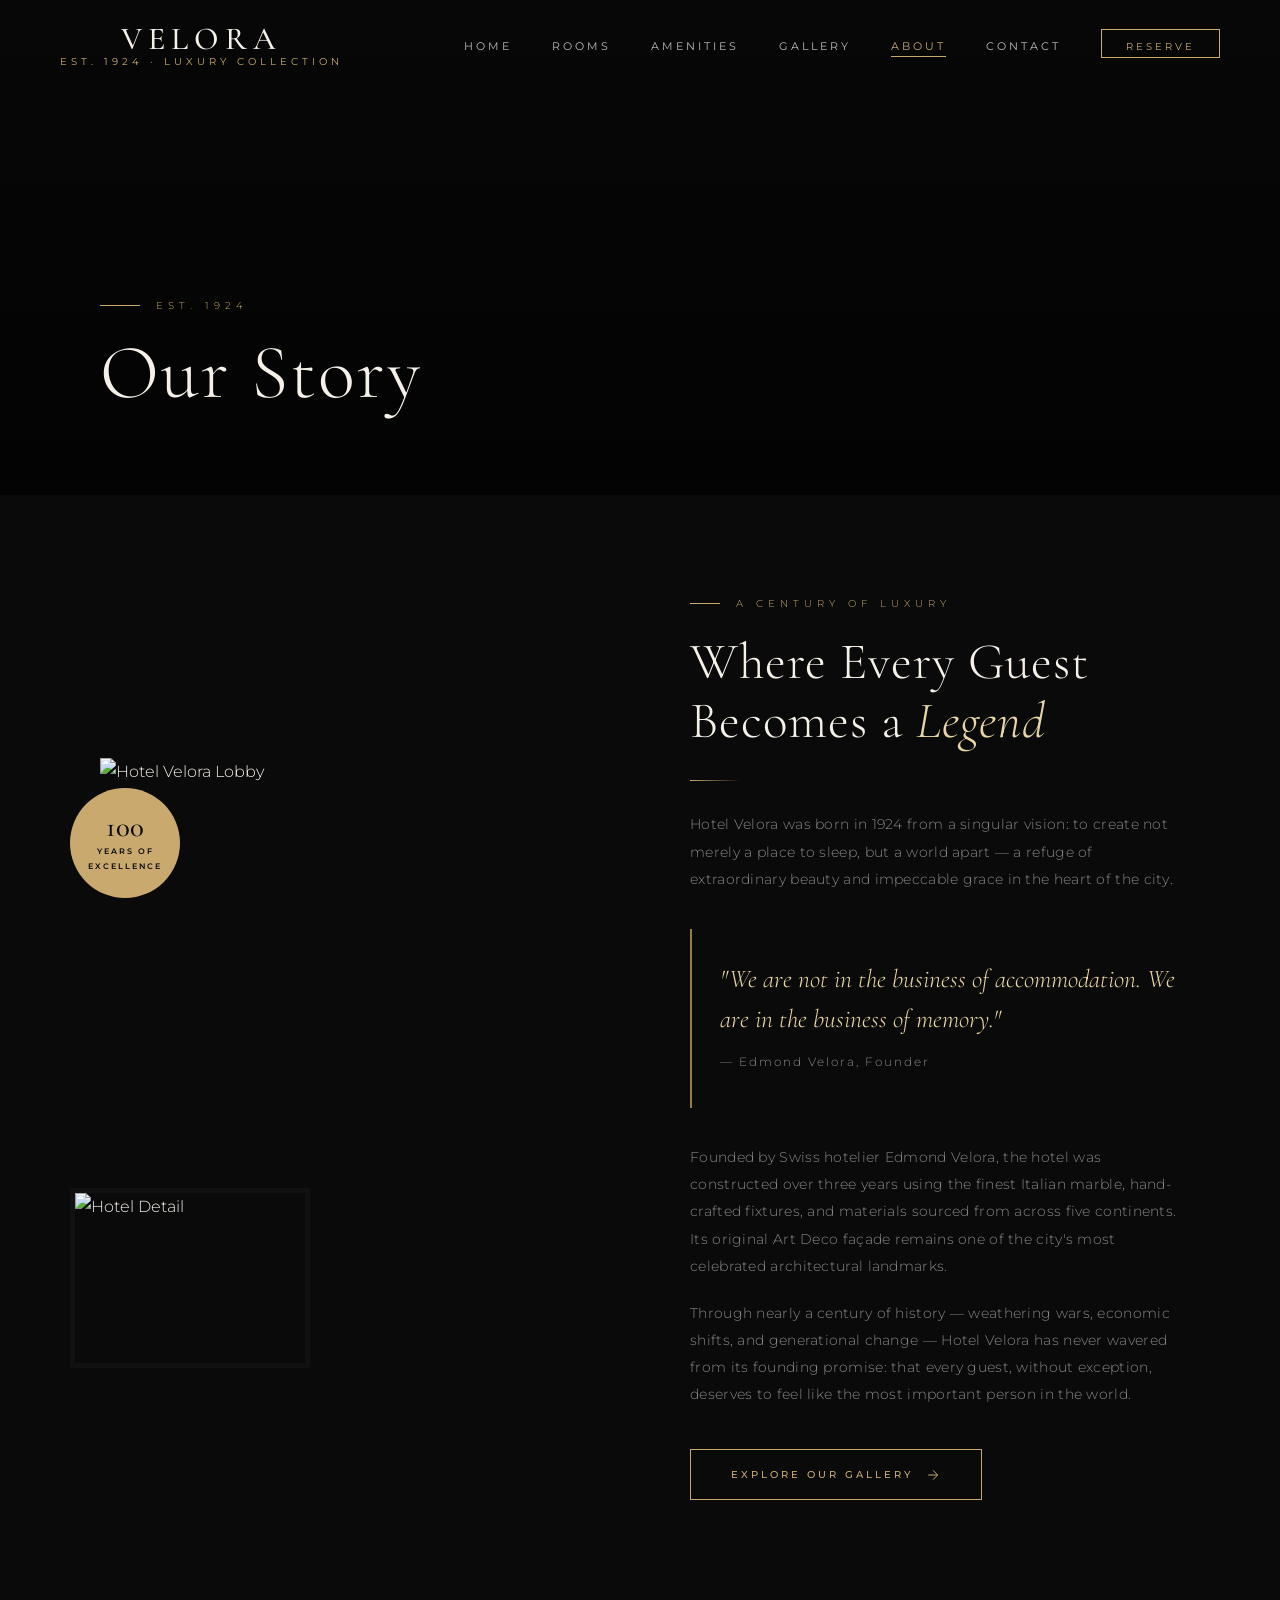
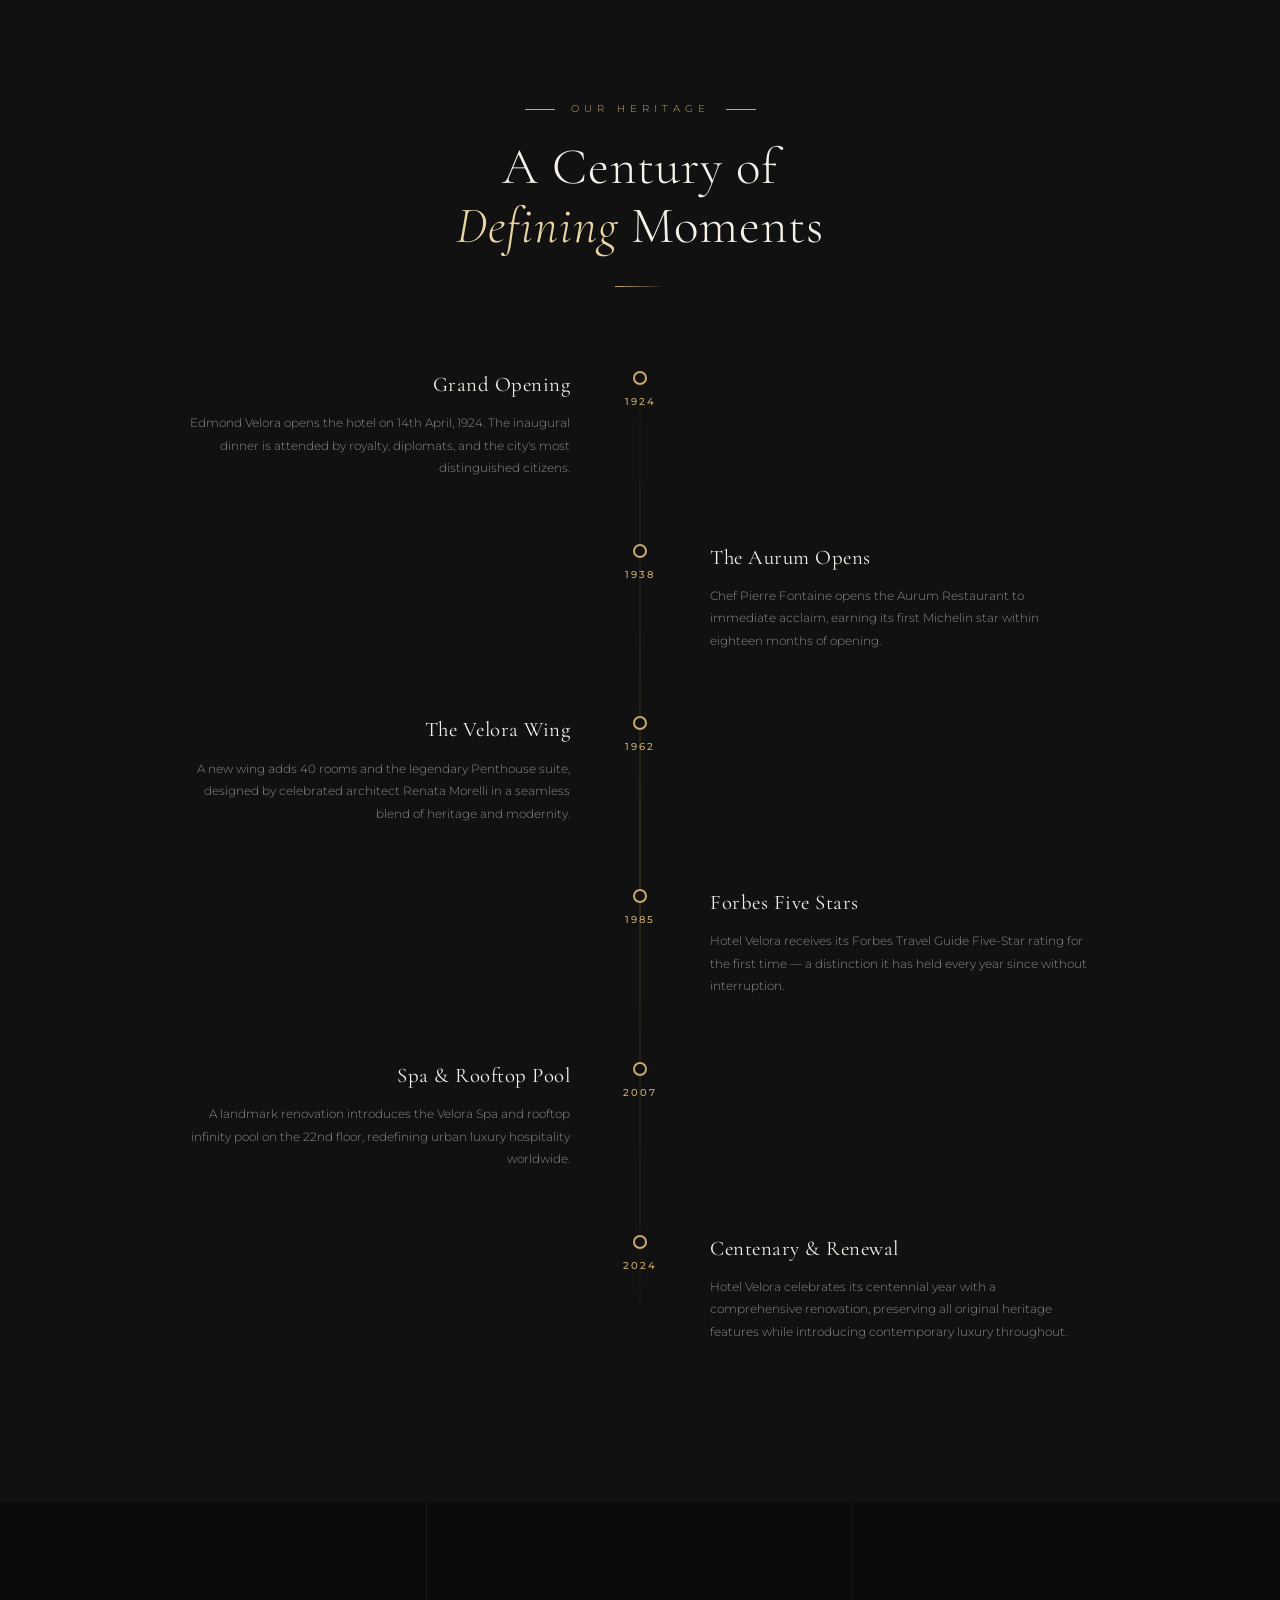
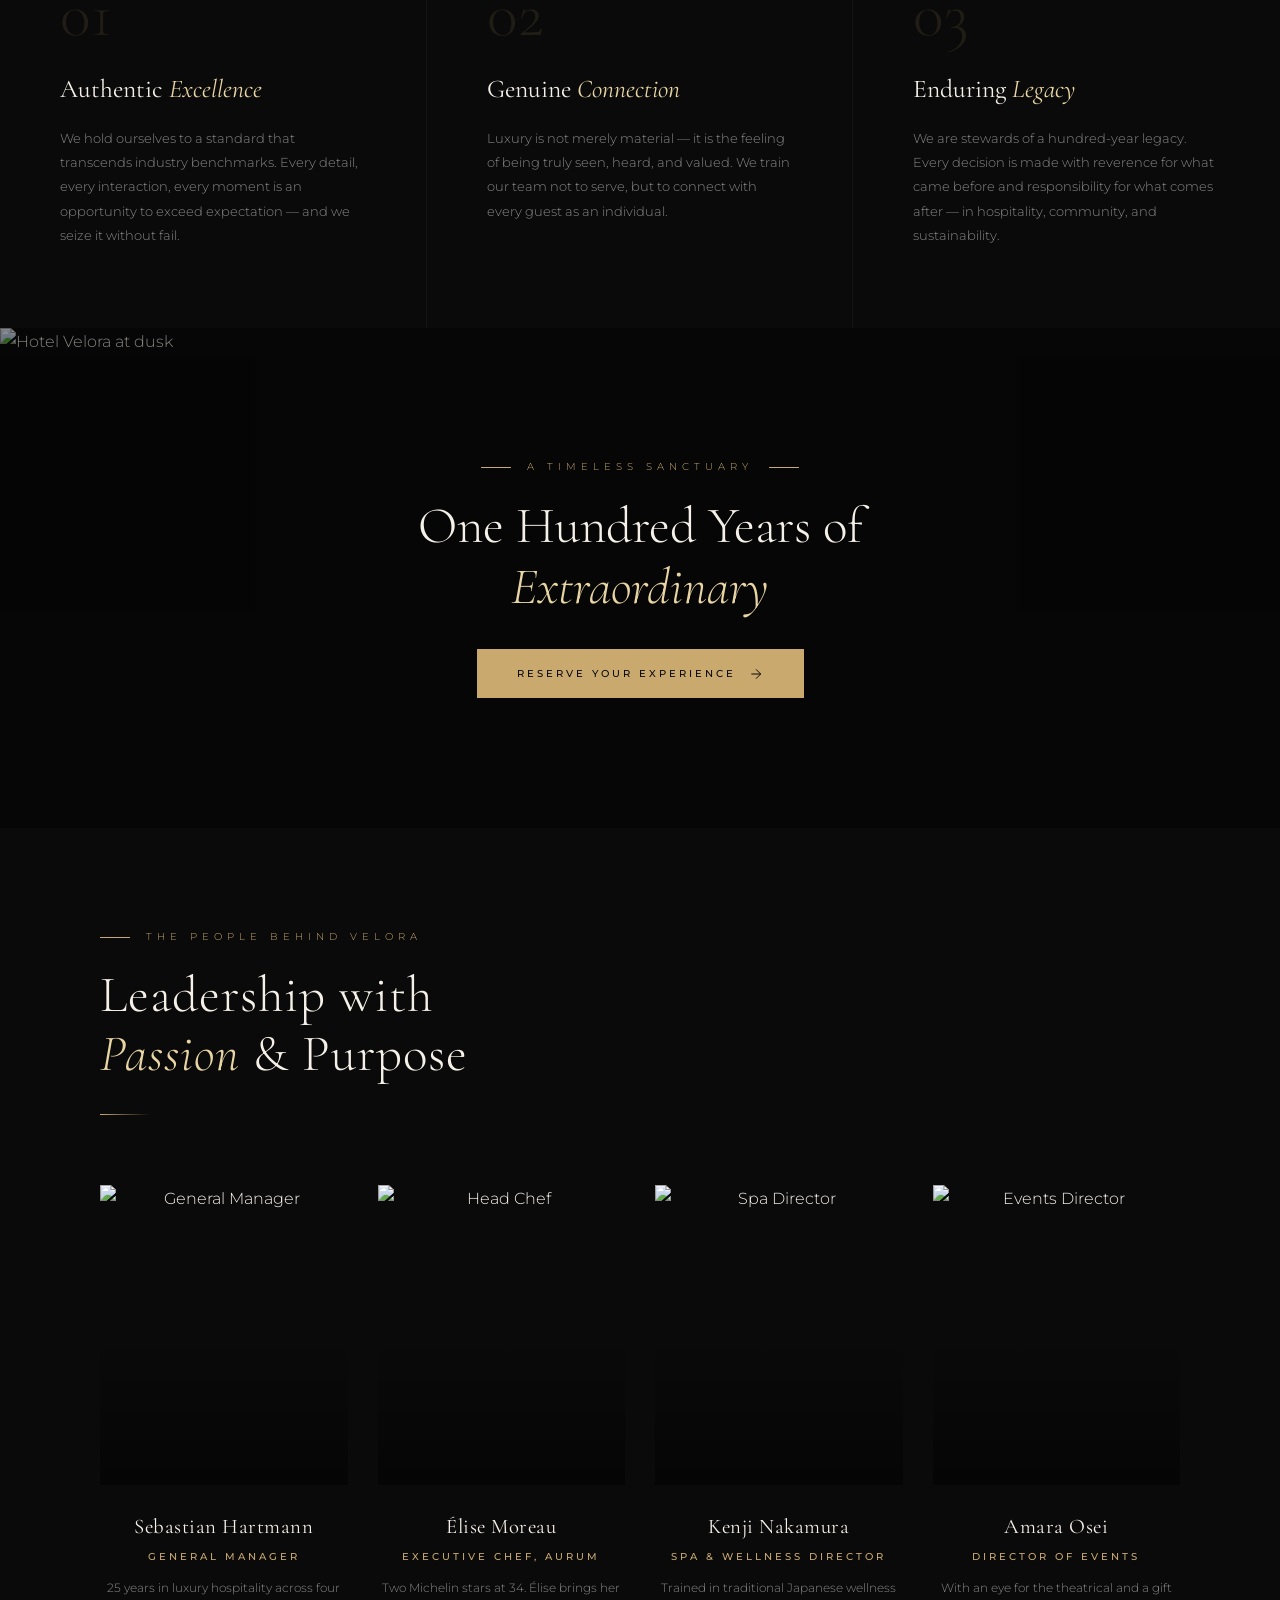
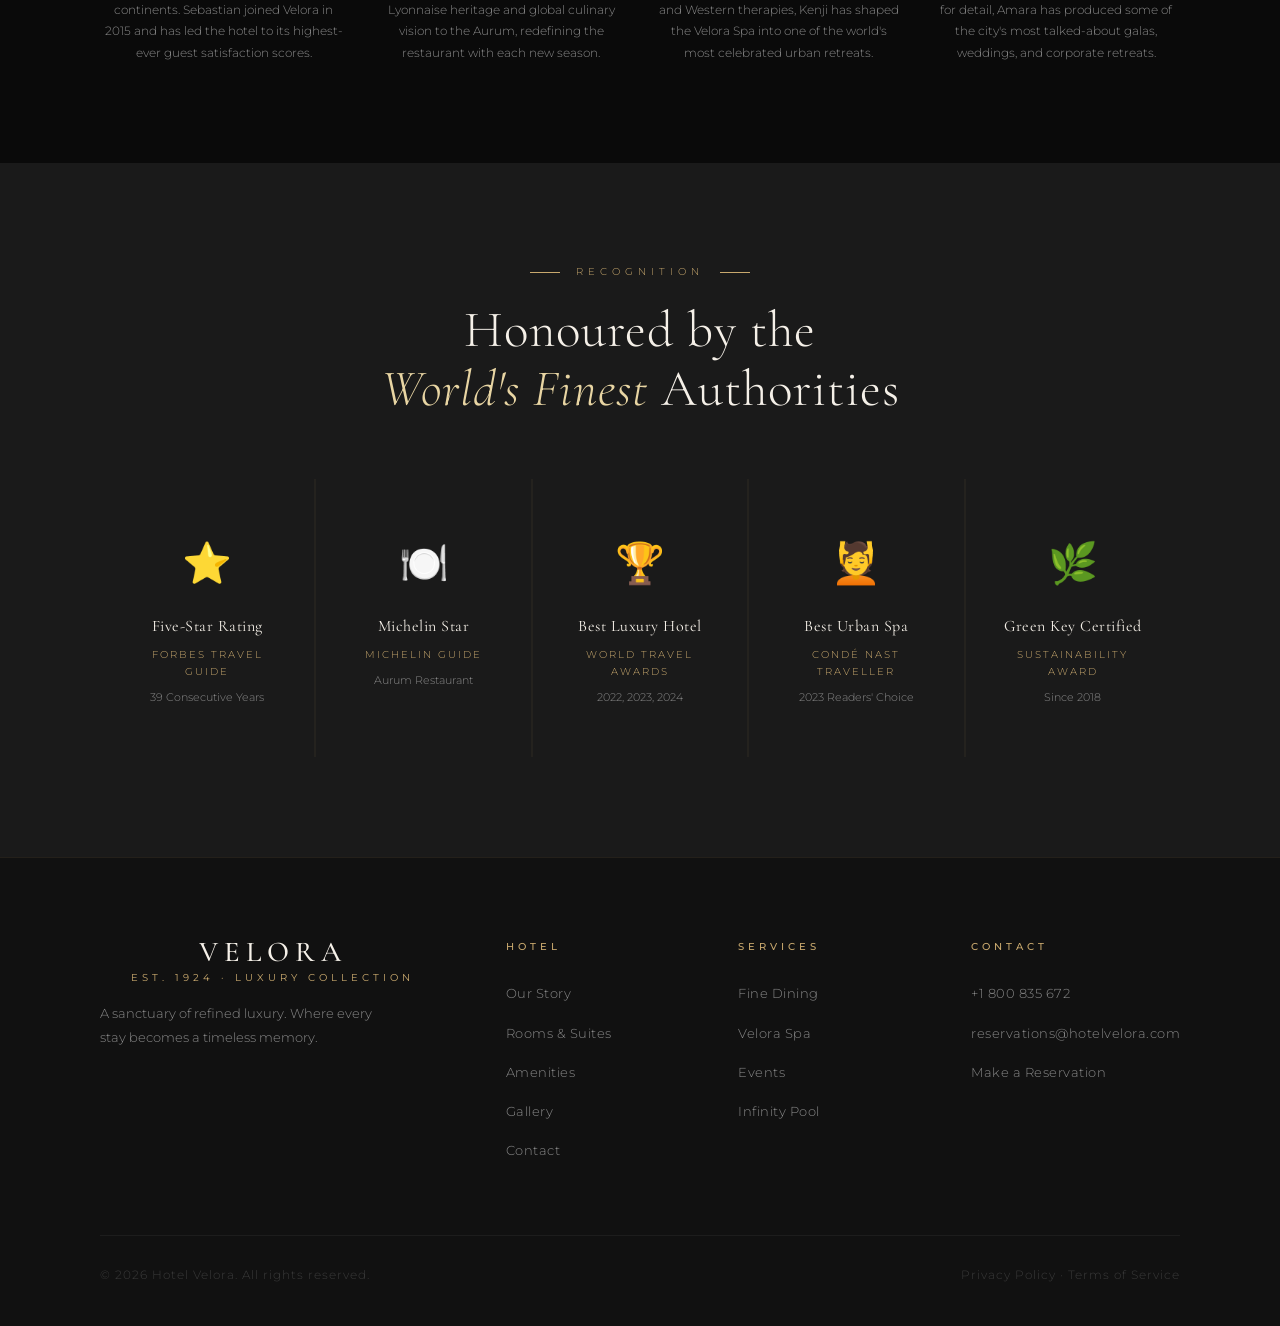
==== about.html @ 9178927d "Add files via upload" ====
<!DOCTYPE html>
<html lang="en">
<head>
  <meta charset="UTF-8" />
  <meta name="viewport" content="width=device-width, initial-scale=1.0" />
  <meta name="description" content="The story of Hotel Velora — a century of extraordinary hospitality, timeless elegance, and a passion for the finest in luxury living." />
  <title>About — Hotel Velora</title>
  <link rel="stylesheet" href="css/style.css" />
  <style>
    /* ---- Story Section ---- */
    .story-section {
      padding: 100px 100px;
      display: grid;
      grid-template-columns: 1fr 1fr;
      gap: 100px;
      align-items: center;
    }

    .story-text p {
      font-size: 0.85rem;
      color: var(--grey);
      line-height: 2;
      margin-bottom: 20px;
      letter-spacing: 0.3px;
    }

    .story-pullquote {
      font-family: var(--font-display);
      font-size: 1.6rem;
      font-weight: 300;
      font-style: italic;
      color: var(--gold-light);
      line-height: 1.55;
      padding: 30px 0 30px 28px;
      border-left: 2px solid var(--gold-dark);
      margin: 36px 0;
    }

    .story-image-stack {
      position: relative;
    }

    .story-img-main {
      width: 100%;
      height: 580px;
      object-fit: cover;
    }

    .story-img-inset {
      position: absolute;
      width: 240px;
      height: 180px;
      object-fit: cover;
      bottom: -30px;
      left: -30px;
      border: 5px solid var(--dark);
    }

    .story-badge {
      position: absolute;
      top: 30px;
      left: -30px;
      background: var(--gold);
      color: var(--black);
      width: 110px;
      height: 110px;
      border-radius: 50%;
      display: flex;
      flex-direction: column;
      align-items: center;
      justify-content: center;
      text-align: center;
    }

    .story-badge-year {
      font-family: var(--font-display);
      font-size: 1.8rem;
      font-weight: 500;
      line-height: 1;
    }

    .story-badge-label {
      font-size: 0.52rem;
      letter-spacing: 2px;
      text-transform: uppercase;
      font-weight: 600;
      margin-top: 3px;
    }

    /* ---- Timeline ---- */
    .timeline-section {
      padding: 100px 100px;
      background: var(--dark);
    }

    .timeline-header {
      text-align: center;
      max-width: 600px;
      margin: 0 auto 80px;
    }

    .timeline {
      position: relative;
      max-width: 900px;
      margin: 0 auto;
    }

    .timeline::before {
      content: '';
      position: absolute;
      left: 50%;
      top: 0; bottom: 0;
      width: 1px;
      background: linear-gradient(to bottom, transparent, rgba(201,169,110,0.3), transparent);
      transform: translateX(-50%);
    }

    .timeline-item {
      display: grid;
      grid-template-columns: 1fr 60px 1fr;
      gap: 0;
      margin-bottom: 60px;
      align-items: start;
    }

    .timeline-item:nth-child(odd) .timeline-content { grid-column: 1; text-align: right; padding-right: 40px; }
    .timeline-item:nth-child(odd) .timeline-empty { grid-column: 3; }
    .timeline-item:nth-child(even) .timeline-content { grid-column: 3; text-align: left; padding-left: 40px; }
    .timeline-item:nth-child(even) .timeline-empty { grid-column: 1; }

    .timeline-dot {
      grid-column: 2;
      display: flex;
      flex-direction: column;
      align-items: center;
      gap: 8px;
      padding-top: 4px;
    }

    .timeline-dot-circle {
      width: 14px; height: 14px;
      border-radius: 50%;
      border: 2px solid var(--gold);
      background: var(--dark);
      flex-shrink: 0;
    }

    .timeline-year {
      font-size: 0.62rem;
      letter-spacing: 2px;
      color: var(--gold);
      text-transform: uppercase;
      font-weight: 500;
      white-space: nowrap;
    }

    .timeline-content h3 {
      font-family: var(--font-display);
      font-size: 1.3rem;
      font-weight: 400;
      margin-bottom: 10px;
      letter-spacing: 0.5px;
    }

    .timeline-content p {
      font-size: 0.78rem;
      color: var(--grey);
      line-height: 1.8;
    }

    /* ---- Team Section ---- */
    .team-section {
      padding: 100px 100px;
    }

    .team-header {
      max-width: 600px;
      margin-bottom: 70px;
    }

    .team-grid {
      display: grid;
      grid-template-columns: repeat(4, 1fr);
      gap: 30px;
    }

    .team-card {
      text-align: center;
    }

    .team-img-wrap {
      position: relative;
      overflow: hidden;
      margin-bottom: 24px;
    }

    .team-img-wrap img {
      width: 100%;
      height: 300px;
      object-fit: cover;
      object-position: top;
      transition: transform 0.7s ease;
      filter: grayscale(20%);
    }

    .team-card:hover .team-img-wrap img {
      transform: scale(1.05);
      filter: grayscale(0%);
    }

    .team-img-overlay {
      position: absolute;
      inset: 0;
      background: linear-gradient(to top, rgba(0,0,0,0.5) 0%, transparent 50%);
    }

    .team-name {
      font-family: var(--font-display);
      font-size: 1.3rem;
      font-weight: 400;
      letter-spacing: 0.5px;
      margin-bottom: 4px;
    }

    .team-role {
      font-size: 0.62rem;
      letter-spacing: 3px;
      color: var(--gold);
      text-transform: uppercase;
      font-weight: 500;
    }

    .team-bio {
      font-size: 0.75rem;
      color: var(--grey);
      line-height: 1.8;
      margin-top: 12px;
    }

    /* ---- Awards Section ---- */
    .awards-section {
      padding: 100px 100px;
      background: var(--dark-2);
      text-align: center;
    }

    .awards-grid {
      display: grid;
      grid-template-columns: repeat(5, 1fr);
      gap: 2px;
      background: rgba(201,169,110,0.06);
      margin-top: 60px;
    }

    .award-item {
      background: var(--dark-2);
      padding: 50px 30px;
      transition: var(--transition);
    }

    .award-item:hover {
      background: var(--dark-3);
    }

    .award-icon {
      font-size: 2.5rem;
      margin-bottom: 16px;
      display: block;
    }

    .award-name {
      font-family: var(--font-display);
      font-size: 1rem;
      font-weight: 400;
      margin-bottom: 6px;
      letter-spacing: 0.5px;
    }

    .award-org {
      font-size: 0.62rem;
      letter-spacing: 2px;
      color: var(--gold);
      text-transform: uppercase;
    }

    .award-year {
      font-size: 0.7rem;
      color: var(--grey);
      margin-top: 8px;
    }

    /* ---- Values Section ---- */
    .values-section {
      padding: 0;
    }

    .values-grid {
      display: grid;
      grid-template-columns: repeat(3, 1fr);
    }

    .value-block {
      padding: 80px 60px;
      border-right: 1px solid rgba(255,255,255,0.04);
      transition: var(--transition);
    }

    .value-block:last-child { border-right: none; }
    .value-block:hover { background: var(--dark-2); }

    .value-number {
      font-family: var(--font-display);
      font-size: 4rem;
      font-weight: 300;
      color: rgba(201,169,110,0.12);
      line-height: 1;
      margin-bottom: 20px;
    }

    .value-title {
      font-family: var(--font-display);
      font-size: 1.6rem;
      font-weight: 400;
      margin-bottom: 16px;
    }

    .value-desc {
      font-size: 0.8rem;
      color: var(--grey);
      line-height: 1.9;
    }

    /* ---- Full-width image ---- */
    .full-img-section {
      position: relative;
      height: 500px;
      overflow: hidden;
    }

    .full-img-section img {
      width: 100%;
      height: 100%;
      object-fit: cover;
    }

    .full-img-section::after {
      content: '';
      position: absolute;
      inset: 0;
      background: rgba(0,0,0,0.45);
    }

    .full-img-overlay {
      position: absolute;
      inset: 0;
      z-index: 2;
      display: flex;
      flex-direction: column;
      align-items: center;
      justify-content: center;
      text-align: center;
    }

    .full-img-overlay h2 {
      font-family: var(--font-display);
      font-size: clamp(2rem, 4vw, 4rem);
      font-weight: 300;
      line-height: 1.2;
      max-width: 700px;
      margin-bottom: 30px;
    }

    @media (max-width: 1200px) {
      .story-section { padding: 70px 60px; gap: 60px; }
      .timeline-section, .team-section, .awards-section { padding: 70px 60px; }
      .team-grid { grid-template-columns: repeat(2, 1fr); }
      .awards-grid { grid-template-columns: repeat(3, 1fr); }
      .values-section .values-grid { grid-template-columns: 1fr; }
      .value-block { border-right: none; border-bottom: 1px solid rgba(255,255,255,0.04); }
    }

    @media (max-width: 768px) {
      .story-section { padding: 50px 24px; grid-template-columns: 1fr; gap: 50px; }
      .story-img-inset, .story-badge { display: none; }
      .timeline-section, .team-section, .awards-section { padding: 60px 24px; }
      .timeline::before { left: 20px; }
      .timeline-item { grid-template-columns: 40px 1fr; }
      .timeline-item:nth-child(odd) .timeline-content,
      .timeline-item:nth-child(even) .timeline-content { grid-column: 2; text-align: left; padding-left: 20px; padding-right: 0; }
      .timeline-item:nth-child(odd) .timeline-empty,
      .timeline-item:nth-child(even) .timeline-empty { display: none; }
      .timeline-dot { grid-column: 1; }
      .team-grid { grid-template-columns: repeat(2, 1fr); }
      .awards-grid { grid-template-columns: repeat(2, 1fr); }
      .value-block { padding: 50px 24px; }
    }
  </style>
</head>
<body>

  <nav class="navbar scrolled">
    <div class="navbar-inner">
      <a href="index.html" class="logo"><span class="logo-name">Velora</span><span class="logo-tagline">Est. 1924 · Luxury Collection</span></a>
      <ul class="nav-links">
        <li><a href="index.html">Home</a></li>
        <li><a href="rooms.html">Rooms</a></li>
        <li><a href="amenities.html">Amenities</a></li>
        <li><a href="gallery.html">Gallery</a></li>
        <li><a href="about.html" class="active">About</a></li>
        <li><a href="contact.html">Contact</a></li>
        <li><a href="booking.html" class="nav-cta">Reserve</a></li>
      </ul>
      <div class="hamburger"><span></span><span></span><span></span></div>
    </div>
  </nav>
  <div class="mobile-menu">
    <a href="index.html">Home</a><a href="rooms.html">Rooms</a><a href="amenities.html">Amenities</a>
    <a href="gallery.html">Gallery</a><a href="about.html">About</a><a href="contact.html">Contact</a>
    <a href="booking.html">Reserve</a>
  </div>

  <!-- Page Hero -->
  <div class="page-hero">
    <div class="page-hero-bg" style="background-image: url('https://images.unsplash.com/photo-1542314831-068cd1dbfeeb?w=1600&q=80')"></div>
    <div class="page-hero-content">
      <div class="page-hero-eyebrow">Est. 1924</div>
      <h1>Our Story</h1>
    </div>
  </div>

  <!-- Story -->
  <section class="story-section">
    <div class="story-image-stack fade-in-left">
      <img class="story-img-main" src="https://images.unsplash.com/photo-1566665797739-1674de7a421a?w=900&q=80" alt="Hotel Velora Lobby" loading="lazy" />
      <img class="story-img-inset" src="https://images.unsplash.com/photo-1551882547-ff40c63fe5fa?w=500&q=80" alt="Hotel Detail" loading="lazy" />
      <div class="story-badge">
        <span class="story-badge-year">100</span>
        <span class="story-badge-label">Years of Excellence</span>
      </div>
    </div>
    <div class="story-text fade-in-right">
      <div class="section-eyebrow">A Century of Luxury</div>
      <h2 class="section-title">Where Every Guest<br>Becomes a <em>Legend</em></h2>
      <div class="gold-line"></div>
      <p>Hotel Velora was born in 1924 from a singular vision: to create not merely a place to sleep, but a world apart — a refuge of extraordinary beauty and impeccable grace in the heart of the city.</p>
      <blockquote class="story-pullquote">"We are not in the business of accommodation. We are in the business of memory."<br><span style="font-size:0.75rem; font-family:var(--font-body); letter-spacing:2px; color:var(--grey); font-style:normal;">— Edmond Velora, Founder</span></blockquote>
      <p>Founded by Swiss hotelier Edmond Velora, the hotel was constructed over three years using the finest Italian marble, hand-crafted fixtures, and materials sourced from across five continents. Its original Art Deco façade remains one of the city's most celebrated architectural landmarks.</p>
      <p>Through nearly a century of history — weathering wars, economic shifts, and generational change — Hotel Velora has never wavered from its founding promise: that every guest, without exception, deserves to feel like the most important person in the world.</p>
      <div class="mt-40">
        <a href="gallery.html" class="btn btn-outline">
          <span>Explore Our Gallery</span>
          <svg viewBox="0 0 24 24" fill="none" stroke="currentColor" stroke-width="1.5"><path d="M5 12h14M12 5l7 7-7 7"/></svg>
        </a>
      </div>
    </div>
  </section>

  <!-- Timeline -->
  <section class="timeline-section">
    <div class="timeline-header fade-in">
      <div class="section-eyebrow centered">Our Heritage</div>
      <h2 class="section-title">A Century of<br><em>Defining</em> Moments</h2>
      <div class="gold-line centered"></div>
    </div>
    <div class="timeline">
      <div class="timeline-item fade-in">
        <div class="timeline-content">
          <h3>Grand Opening</h3>
          <p>Edmond Velora opens the hotel on 14th April, 1924. The inaugural dinner is attended by royalty, diplomats, and the city's most distinguished citizens.</p>
        </div>
        <div class="timeline-dot"><div class="timeline-dot-circle"></div><div class="timeline-year">1924</div></div>
        <div class="timeline-empty"></div>
      </div>
      <div class="timeline-item fade-in" data-delay="2">
        <div class="timeline-empty"></div>
        <div class="timeline-dot"><div class="timeline-dot-circle"></div><div class="timeline-year">1938</div></div>
        <div class="timeline-content">
          <h3>The Aurum Opens</h3>
          <p>Chef Pierre Fontaine opens the Aurum Restaurant to immediate acclaim, earning its first Michelin star within eighteen months of opening.</p>
        </div>
      </div>
      <div class="timeline-item fade-in" data-delay="3">
        <div class="timeline-content">
          <h3>The Velora Wing</h3>
          <p>A new wing adds 40 rooms and the legendary Penthouse suite, designed by celebrated architect Renata Morelli in a seamless blend of heritage and modernity.</p>
        </div>
        <div class="timeline-dot"><div class="timeline-dot-circle"></div><div class="timeline-year">1962</div></div>
        <div class="timeline-empty"></div>
      </div>
      <div class="timeline-item fade-in" data-delay="4">
        <div class="timeline-empty"></div>
        <div class="timeline-dot"><div class="timeline-dot-circle"></div><div class="timeline-year">1985</div></div>
        <div class="timeline-content">
          <h3>Forbes Five Stars</h3>
          <p>Hotel Velora receives its Forbes Travel Guide Five-Star rating for the first time — a distinction it has held every year since without interruption.</p>
        </div>
      </div>
      <div class="timeline-item fade-in" data-delay="5">
        <div class="timeline-content">
          <h3>Spa & Rooftop Pool</h3>
          <p>A landmark renovation introduces the Velora Spa and rooftop infinity pool on the 22nd floor, redefining urban luxury hospitality worldwide.</p>
        </div>
        <div class="timeline-dot"><div class="timeline-dot-circle"></div><div class="timeline-year">2007</div></div>
        <div class="timeline-empty"></div>
      </div>
      <div class="timeline-item fade-in" data-delay="6">
        <div class="timeline-empty"></div>
        <div class="timeline-dot"><div class="timeline-dot-circle"></div><div class="timeline-year">2024</div></div>
        <div class="timeline-content">
          <h3>Centenary & Renewal</h3>
          <p>Hotel Velora celebrates its centennial year with a comprehensive renovation, preserving all original heritage features while introducing contemporary luxury throughout.</p>
        </div>
      </div>
    </div>
  </section>

  <!-- Values -->
  <section class="values-section">
    <div class="values-grid">
      <div class="value-block fade-in">
        <div class="value-number">01</div>
        <div class="value-title">Authentic <em style="font-style:italic; color:var(--gold-light);">Excellence</em></div>
        <p class="value-desc">We hold ourselves to a standard that transcends industry benchmarks. Every detail, every interaction, every moment is an opportunity to exceed expectation — and we seize it without fail.</p>
      </div>
      <div class="value-block fade-in" data-delay="2">
        <div class="value-number">02</div>
        <div class="value-title">Genuine <em style="font-style:italic; color:var(--gold-light);">Connection</em></div>
        <p class="value-desc">Luxury is not merely material — it is the feeling of being truly seen, heard, and valued. We train our team not to serve, but to connect with every guest as an individual.</p>
      </div>
      <div class="value-block fade-in" data-delay="3">
        <div class="value-number">03</div>
        <div class="value-title">Enduring <em style="font-style:italic; color:var(--gold-light);">Legacy</em></div>
        <p class="value-desc">We are stewards of a hundred-year legacy. Every decision is made with reverence for what came before and responsibility for what comes after — in hospitality, community, and sustainability.</p>
      </div>
    </div>
  </section>

  <!-- Full-width image -->
  <div class="full-img-section">
    <img src="https://images.unsplash.com/photo-1571896349842-33c89424de2d?w=1600&q=80" alt="Hotel Velora at dusk" loading="lazy" />
    <div class="full-img-overlay">
      <div class="section-eyebrow centered" style="justify-content:center;">A Timeless Sanctuary</div>
      <h2>One Hundred Years of<br><em style="font-style:italic; color:var(--gold-light);">Extraordinary</em></h2>
      <a href="booking.html" class="btn btn-gold">
        <span>Reserve Your Experience</span>
        <svg viewBox="0 0 24 24" fill="none" stroke="currentColor" stroke-width="1.5"><path d="M5 12h14M12 5l7 7-7 7"/></svg>
      </a>
    </div>
  </div>

  <!-- Team -->
  <section class="team-section">
    <div class="team-header fade-in">
      <div class="section-eyebrow">The People Behind Velora</div>
      <h2 class="section-title">Leadership with<br><em>Passion</em> & Purpose</h2>
      <div class="gold-line"></div>
    </div>
    <div class="team-grid">
      <div class="team-card fade-in">
        <div class="team-img-wrap">
          <img src="https://images.unsplash.com/photo-1560250097-0b93528c311a?w=500&q=80" alt="General Manager" loading="lazy" />
          <div class="team-img-overlay"></div>
        </div>
        <div class="team-name">Sebastian Hartmann</div>
        <div class="team-role">General Manager</div>
        <p class="team-bio">25 years in luxury hospitality across four continents. Sebastian joined Velora in 2015 and has led the hotel to its highest-ever guest satisfaction scores.</p>
      </div>
      <div class="team-card fade-in" data-delay="2">
        <div class="team-img-wrap">
          <img src="https://images.unsplash.com/photo-1438761681033-6461ffad8d80?w=500&q=80" alt="Head Chef" loading="lazy" />
          <div class="team-img-overlay"></div>
        </div>
        <div class="team-name">Élise Moreau</div>
        <div class="team-role">Executive Chef, Aurum</div>
        <p class="team-bio">Two Michelin stars at 34. Élise brings her Lyonnaise heritage and global culinary vision to the Aurum, redefining the restaurant with each new season.</p>
      </div>
      <div class="team-card fade-in" data-delay="3">
        <div class="team-img-wrap">
          <img src="https://images.unsplash.com/photo-1472099645785-5658abf4ff4e?w=500&q=80" alt="Spa Director" loading="lazy" />
          <div class="team-img-overlay"></div>
        </div>
        <div class="team-name">Kenji Nakamura</div>
        <div class="team-role">Spa & Wellness Director</div>
        <p class="team-bio">Trained in traditional Japanese wellness and Western therapies, Kenji has shaped the Velora Spa into one of the world's most celebrated urban retreats.</p>
      </div>
      <div class="team-card fade-in" data-delay="4">
        <div class="team-img-wrap">
          <img src="https://images.unsplash.com/photo-1580489944761-15a19d654956?w=500&q=80" alt="Events Director" loading="lazy" />
          <div class="team-img-overlay"></div>
        </div>
        <div class="team-name">Amara Osei</div>
        <div class="team-role">Director of Events</div>
        <p class="team-bio">With an eye for the theatrical and a gift for detail, Amara has produced some of the city's most talked-about galas, weddings, and corporate retreats.</p>
      </div>
    </div>
  </section>

  <!-- Awards -->
  <section class="awards-section">
    <div class="section-eyebrow centered fade-in">Recognition</div>
    <h2 class="section-title fade-in" data-delay="2">Honoured by the<br><em>World's Finest</em> Authorities</h2>
    <div class="awards-grid">
      <div class="award-item fade-in"><span class="award-icon">⭐</span><div class="award-name">Five-Star Rating</div><div class="award-org">Forbes Travel Guide</div><div class="award-year">39 Consecutive Years</div></div>
      <div class="award-item fade-in" data-delay="2"><span class="award-icon">🍽️</span><div class="award-name">Michelin Star</div><div class="award-org">Michelin Guide</div><div class="award-year">Aurum Restaurant</div></div>
      <div class="award-item fade-in" data-delay="3"><span class="award-icon">🏆</span><div class="award-name">Best Luxury Hotel</div><div class="award-org">World Travel Awards</div><div class="award-year">2022, 2023, 2024</div></div>
      <div class="award-item fade-in" data-delay="4"><span class="award-icon">💆</span><div class="award-name">Best Urban Spa</div><div class="award-org">Condé Nast Traveller</div><div class="award-year">2023 Readers' Choice</div></div>
      <div class="award-item fade-in" data-delay="5"><span class="award-icon">🌿</span><div class="award-name">Green Key Certified</div><div class="award-org">Sustainability Award</div><div class="award-year">Since 2018</div></div>
    </div>
  </section>

  <footer>
    <div class="footer-grid">
      <div class="footer-brand"><div class="logo"><span class="logo-name">Velora</span><span class="logo-tagline">Est. 1924 · Luxury Collection</span></div><p>A sanctuary of refined luxury. Where every stay becomes a timeless memory.</p></div>
      <div class="footer-col"><h4>Hotel</h4><ul><li><a href="about.html">Our Story</a></li><li><a href="rooms.html">Rooms & Suites</a></li><li><a href="amenities.html">Amenities</a></li><li><a href="gallery.html">Gallery</a></li><li><a href="contact.html">Contact</a></li></ul></div>
      <div class="footer-col"><h4>Services</h4><ul><li><a href="amenities.html#dining">Fine Dining</a></li><li><a href="amenities.html#spa">Velora Spa</a></li><li><a href="amenities.html#events">Events</a></li><li><a href="amenities.html#pool">Infinity Pool</a></li></ul></div>
      <div class="footer-col"><h4>Contact</h4><ul><li><a href="tel:+1800835672">+1 800 835 672</a></li><li><a href="mailto:reservations@hotelvelora.com">reservations@hotelvelora.com</a></li><li><a href="booking.html">Make a Reservation</a></li></ul></div>
    </div>
    <div class="footer-bottom"><p>© <span class="current-year"></span> Hotel Velora. All rights reserved.</p><p>Privacy Policy · Terms of Service</p></div>
  </footer>

  <script src="js/main.js"></script>
</body>
</html>
---- css/style.css ----
/* ============================================
   HOTEL VELORA — Global Styles
   Design: Dark Luxury | Gold Accents
   ============================================ */

@import url('https://fonts.googleapis.com/css2?family=Cormorant+Garamond:ital,wght@0,300;0,400;0,500;0,600;0,700;1,300;1,400;1,500&family=Montserrat:wght@200;300;400;500;600&family=Playfair+Display:ital,wght@0,400;0,500;1,400&display=swap');

/* ---- CSS Variables ---- */
:root {
  --gold: #C9A96E;
  --gold-light: #E8D5A3;
  --gold-dark: #9A7A45;
  --black: #0A0A0A;
  --dark: #111111;
  --dark-2: #1A1A1A;
  --dark-3: #222222;
  --dark-4: #2E2E2E;
  --mid: #3A3A3A;
  --grey: #888888;
  --light-grey: #BBBBBB;
  --white: #F5F0E8;
  --white-pure: #FFFFFF;
  --cream: #FAF6EF;

  --font-display: 'Cormorant Garamond', serif;
  --font-body: 'Montserrat', sans-serif;
  --font-accent: 'Playfair Display', serif;

  --transition: all 0.4s cubic-bezier(0.25, 0.46, 0.45, 0.94);
  --transition-fast: all 0.2s ease;
  --shadow: 0 20px 60px rgba(0,0,0,0.5);
  --shadow-gold: 0 0 30px rgba(201,169,110,0.15);
  --radius: 2px;

  --nav-height: 90px;
}

/* ---- Reset & Base ---- */
*, *::before, *::after {
  margin: 0; padding: 0;
  box-sizing: border-box;
}

html {
  scroll-behavior: smooth;
  font-size: 16px;
}

body {
  background: var(--black);
  color: var(--white);
  font-family: var(--font-body);
  font-weight: 300;
  line-height: 1.7;
  overflow-x: hidden;
  -webkit-font-smoothing: antialiased;
}

::selection {
  background: var(--gold);
  color: var(--black);
}

a { color: inherit; text-decoration: none; transition: var(--transition-fast); }
img { max-width: 100%; display: block; }
ul { list-style: none; }
button { cursor: pointer; border: none; background: none; font-family: var(--font-body); }
input, select, textarea { font-family: var(--font-body); }

/* ---- Scrollbar ---- */
::-webkit-scrollbar { width: 6px; }
::-webkit-scrollbar-track { background: var(--dark); }
::-webkit-scrollbar-thumb { background: var(--gold-dark); border-radius: 3px; }

/* ============================================
   NAVIGATION
   ============================================ */
.navbar {
  position: fixed;
  top: 0; left: 0; right: 0;
  z-index: 1000;
  height: var(--nav-height);
  display: flex;
  align-items: center;
  padding: 0 60px;
  transition: var(--transition);
}

.navbar.scrolled {
  background: rgba(10,10,10,0.97);
  backdrop-filter: blur(20px);
  border-bottom: 1px solid rgba(201,169,110,0.1);
  height: 70px;
}

.navbar.transparent {
  background: linear-gradient(to bottom, rgba(0,0,0,0.7), transparent);
}

.navbar-inner {
  display: flex;
  align-items: center;
  justify-content: space-between;
  width: 100%;
}

.logo {
  display: flex;
  flex-direction: column;
  align-items: center;
  line-height: 1;
}

.logo-name {
  font-family: var(--font-display);
  font-size: 2rem;
  font-weight: 500;
  letter-spacing: 6px;
  color: var(--white);
  text-transform: uppercase;
}

.logo-tagline {
  font-size: 0.6rem;
  letter-spacing: 4px;
  color: var(--gold);
  text-transform: uppercase;
  font-weight: 400;
  margin-top: 2px;
}

.nav-links {
  display: flex;
  gap: 40px;
  align-items: center;
}

.nav-links a {
  font-size: 0.7rem;
  letter-spacing: 3px;
  text-transform: uppercase;
  color: var(--light-grey);
  font-weight: 400;
  position: relative;
  padding-bottom: 4px;
}

.nav-links a::after {
  content: '';
  position: absolute;
  bottom: 0; left: 0;
  width: 0; height: 1px;
  background: var(--gold);
  transition: var(--transition);
}

.nav-links a:hover, .nav-links a.active {
  color: var(--gold);
}

.nav-links a:hover::after, .nav-links a.active::after {
  width: 100%;
}

.nav-cta {
  background: transparent;
  border: 1px solid var(--gold);
  color: var(--gold) !important;
  padding: 10px 24px;
  font-size: 0.65rem !important;
  letter-spacing: 3px;
  text-transform: uppercase;
  transition: var(--transition) !important;
}

.nav-cta:hover {
  background: var(--gold) !important;
  color: var(--black) !important;
}

.nav-cta::after { display: none !important; }

.hamburger {
  display: none;
  flex-direction: column;
  gap: 5px;
  cursor: pointer;
  z-index: 1001;
}

.hamburger span {
  display: block;
  width: 28px; height: 1px;
  background: var(--white);
  transition: var(--transition);
}

.hamburger.active span:nth-child(1) { transform: translateY(6px) rotate(45deg); }
.hamburger.active span:nth-child(2) { opacity: 0; }
.hamburger.active span:nth-child(3) { transform: translateY(-6px) rotate(-45deg); }

.mobile-menu {
  display: none;
  position: fixed;
  inset: 0;
  background: var(--black);
  z-index: 999;
  flex-direction: column;
  align-items: center;
  justify-content: center;
  gap: 40px;
}

.mobile-menu.open { display: flex; }

.mobile-menu a {
  font-family: var(--font-display);
  font-size: 2.5rem;
  font-weight: 300;
  color: var(--white);
  letter-spacing: 4px;
}

.mobile-menu a:hover { color: var(--gold); }

/* ============================================
   HERO SECTIONS
   ============================================ */
.page-hero {
  height: 55vh;
  min-height: 400px;
  position: relative;
  display: flex;
  align-items: flex-end;
  padding-bottom: 80px;
  overflow: hidden;
}

.page-hero-bg {
  position: absolute;
  inset: 0;
  background-size: cover;
  background-position: center;
  transform: scale(1.05);
  transition: transform 8s ease;
}

.page-hero-bg::after {
  content: '';
  position: absolute;
  inset: 0;
  background: linear-gradient(to bottom, rgba(0,0,0,0.3) 0%, rgba(0,0,0,0.7) 100%);
}

.page-hero:hover .page-hero-bg { transform: scale(1); }

.page-hero-content {
  position: relative;
  z-index: 2;
  padding-left: 100px;
}

.page-hero-eyebrow {
  font-size: 0.65rem;
  letter-spacing: 5px;
  color: var(--gold);
  text-transform: uppercase;
  margin-bottom: 16px;
  display: flex;
  align-items: center;
  gap: 16px;
}

.page-hero-eyebrow::before {
  content: '';
  width: 40px; height: 1px;
  background: var(--gold);
}

.page-hero h1 {
  font-family: var(--font-display);
  font-size: clamp(3rem, 6vw, 5.5rem);
  font-weight: 300;
  line-height: 1.1;
  letter-spacing: 2px;
}

/* ============================================
   TYPOGRAPHY UTILITIES
   ============================================ */
.section-eyebrow {
  font-size: 0.65rem;
  letter-spacing: 5px;
  color: var(--gold);
  text-transform: uppercase;
  margin-bottom: 20px;
  display: flex;
  align-items: center;
  gap: 16px;
}

.section-eyebrow.centered {
  justify-content: center;
}

.section-eyebrow::before {
  content: '';
  width: 30px; height: 1px;
  background: var(--gold);
}

.section-eyebrow.centered::after {
  content: '';
  width: 30px; height: 1px;
  background: var(--gold);
}

.section-title {
  font-family: var(--font-display);
  font-size: clamp(2.2rem, 4vw, 3.8rem);
  font-weight: 300;
  line-height: 1.15;
  letter-spacing: 1px;
}

.section-title em {
  font-style: italic;
  color: var(--gold-light);
}

.section-subtitle {
  font-size: 0.85rem;
  color: var(--grey);
  letter-spacing: 1px;
  line-height: 1.9;
  max-width: 540px;
}

.gold-line {
  width: 50px; height: 1px;
  background: linear-gradient(to right, var(--gold), transparent);
  margin: 30px 0;
}

.gold-line.centered {
  margin: 30px auto;
}

/* ============================================
   BUTTONS
   ============================================ */
.btn {
  display: inline-flex;
  align-items: center;
  gap: 12px;
  padding: 16px 40px;
  font-size: 0.65rem;
  letter-spacing: 3px;
  text-transform: uppercase;
  font-weight: 500;
  transition: var(--transition);
  position: relative;
  overflow: hidden;
}

.btn-gold {
  background: var(--gold);
  color: var(--black);
}

.btn-gold::before {
  content: '';
  position: absolute;
  inset: 0;
  background: var(--gold-light);
  transform: translateX(-100%);
  transition: var(--transition);
}

.btn-gold:hover::before { transform: translateX(0); }
.btn-gold span, .btn-gold svg { position: relative; z-index: 1; }

.btn-outline {
  border: 1px solid var(--gold);
  color: var(--gold);
  background: transparent;
}

.btn-outline:hover {
  background: var(--gold);
  color: var(--black);
}

.btn-white {
  border: 1px solid rgba(255,255,255,0.4);
  color: var(--white);
}

.btn-white:hover {
  border-color: var(--gold);
  color: var(--gold);
}

.btn svg { width: 16px; height: 16px; transition: transform 0.3s ease; }
.btn:hover svg { transform: translateX(4px); }

/* ============================================
   CARDS
   ============================================ */
.card {
  background: var(--dark-2);
  border: 1px solid rgba(201,169,110,0.08);
  overflow: hidden;
  transition: var(--transition);
}

.card:hover {
  border-color: rgba(201,169,110,0.25);
  transform: translateY(-4px);
  box-shadow: var(--shadow);
}

.card-image {
  overflow: hidden;
  position: relative;
}

.card-image img {
  width: 100%;
  height: 100%;
  object-fit: cover;
  transition: transform 0.7s ease;
}

.card:hover .card-image img { transform: scale(1.06); }

/* ============================================
   SECTIONS
   ============================================ */
.section {
  padding: 120px 100px;
}

.section-sm { padding: 80px 100px; }

.container {
  max-width: 1400px;
  margin: 0 auto;
}

.divider {
  width: 100%;
  height: 1px;
  background: linear-gradient(to right, transparent, rgba(201,169,110,0.2), transparent);
  margin: 0 100px;
  width: calc(100% - 200px);
}

/* ============================================
   FOOTER
   ============================================ */
footer {
  background: var(--dark);
  border-top: 1px solid rgba(201,169,110,0.1);
  padding: 80px 100px 40px;
}

.footer-grid {
  display: grid;
  grid-template-columns: 2fr 1fr 1fr 1fr;
  gap: 60px;
  margin-bottom: 60px;
}

.footer-brand .logo-name {
  font-size: 1.8rem;
  margin-bottom: 4px;
}

.footer-brand p {
  font-size: 0.8rem;
  color: var(--grey);
  line-height: 1.9;
  margin-top: 20px;
  max-width: 300px;
}

.footer-col h4 {
  font-size: 0.65rem;
  letter-spacing: 4px;
  text-transform: uppercase;
  color: var(--gold);
  margin-bottom: 24px;
  font-weight: 500;
}

.footer-col ul li {
  margin-bottom: 12px;
}

.footer-col ul li a {
  font-size: 0.8rem;
  color: var(--grey);
  transition: var(--transition-fast);
  letter-spacing: 0.5px;
}

.footer-col ul li a:hover { color: var(--gold); padding-left: 6px; }

.footer-bottom {
  display: flex;
  justify-content: space-between;
  align-items: center;
  padding-top: 30px;
  border-top: 1px solid rgba(255,255,255,0.05);
}

.footer-bottom p {
  font-size: 0.72rem;
  color: var(--mid);
  letter-spacing: 1px;
}

.social-links {
  display: flex;
  gap: 20px;
}

.social-links a {
  width: 36px; height: 36px;
  border: 1px solid var(--mid);
  display: flex;
  align-items: center;
  justify-content: center;
  font-size: 0.75rem;
  color: var(--grey);
  transition: var(--transition-fast);
  letter-spacing: 0;
}

.social-links a:hover {
  border-color: var(--gold);
  color: var(--gold);
}

/* ============================================
   ANIMATIONS
   ============================================ */
.fade-in {
  opacity: 0;
  transform: translateY(30px);
  transition: opacity 0.8s ease, transform 0.8s ease;
}

.fade-in.visible {
  opacity: 1;
  transform: translateY(0);
}

.fade-in-left {
  opacity: 0;
  transform: translateX(-40px);
  transition: opacity 0.8s ease, transform 0.8s ease;
}

.fade-in-left.visible {
  opacity: 1;
  transform: translateX(0);
}

.fade-in-right {
  opacity: 0;
  transform: translateX(40px);
  transition: opacity 0.8s ease, transform 0.8s ease;
}

.fade-in-right.visible {
  opacity: 1;
  transform: translateX(0);
}

[data-delay="1"] { transition-delay: 0.1s; }
[data-delay="2"] { transition-delay: 0.2s; }
[data-delay="3"] { transition-delay: 0.3s; }
[data-delay="4"] { transition-delay: 0.4s; }
[data-delay="5"] { transition-delay: 0.5s; }
[data-delay="6"] { transition-delay: 0.6s; }

/* ============================================
   BREADCRUMB
   ============================================ */
.breadcrumb {
  padding: calc(var(--nav-height) + 20px) 100px 30px;
  display: flex;
  align-items: center;
  gap: 10px;
  font-size: 0.7rem;
  color: var(--grey);
  letter-spacing: 1px;
}

.breadcrumb a { color: var(--grey); }
.breadcrumb a:hover { color: var(--gold); }
.breadcrumb span { color: var(--gold); }
.breadcrumb .sep { color: var(--mid); }

/* ============================================
   MISC UTILITIES
   ============================================ */
.text-gold { color: var(--gold); }
.text-center { text-align: center; }
.text-grey { color: var(--grey); }
.mt-8 { margin-top: 8px; }
.mt-16 { margin-top: 16px; }
.mt-24 { margin-top: 24px; }
.mt-40 { margin-top: 40px; }
.mt-60 { margin-top: 60px; }
.mb-8 { margin-bottom: 8px; }
.mb-16 { margin-bottom: 16px; }
.mb-24 { margin-bottom: 24px; }
.mb-40 { margin-bottom: 40px; }

/* ============================================
   RESPONSIVE
   ============================================ */
@media (max-width: 1200px) {
  .section { padding: 100px 60px; }
  .section-sm { padding: 60px 60px; }
  .navbar { padding: 0 40px; }
  footer { padding: 60px 40px 30px; }
  .footer-grid { grid-template-columns: 1fr 1fr; gap: 40px; }
  .divider { margin: 0 60px; width: calc(100% - 120px); }
  .page-hero-content { padding-left: 60px; }
  .breadcrumb { padding: calc(var(--nav-height) + 20px) 60px 30px; }
}

@media (max-width: 768px) {
  :root { --nav-height: 70px; }
  .section { padding: 80px 24px; }
  .section-sm { padding: 50px 24px; }
  .navbar { padding: 0 24px; }
  .nav-links { display: none; }
  .hamburger { display: flex; }
  footer { padding: 60px 24px 30px; }
  .footer-grid { grid-template-columns: 1fr; gap: 30px; }
  .footer-bottom { flex-direction: column; gap: 20px; text-align: center; }
  .divider { margin: 0 24px; width: calc(100% - 48px); }
  .page-hero-content { padding-left: 24px; }
  .breadcrumb { padding: calc(var(--nav-height) + 10px) 24px 20px; }
}
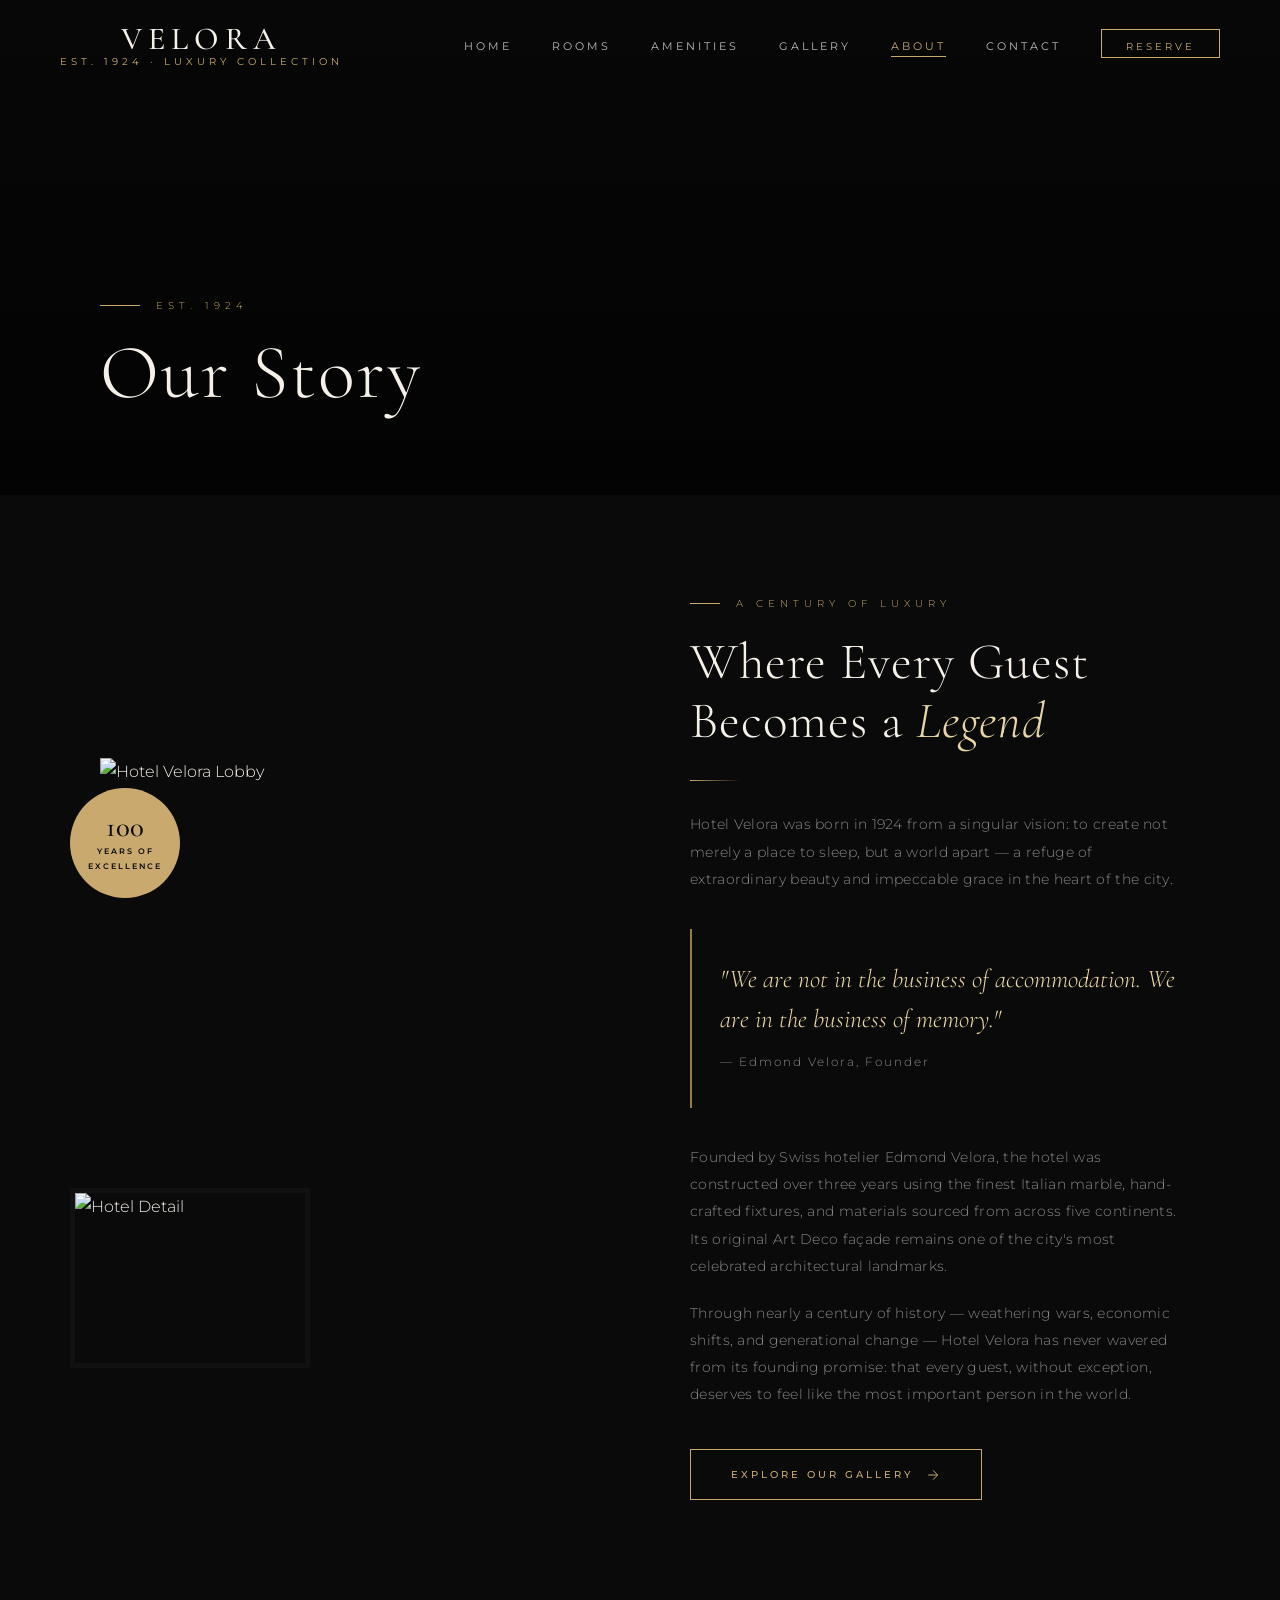
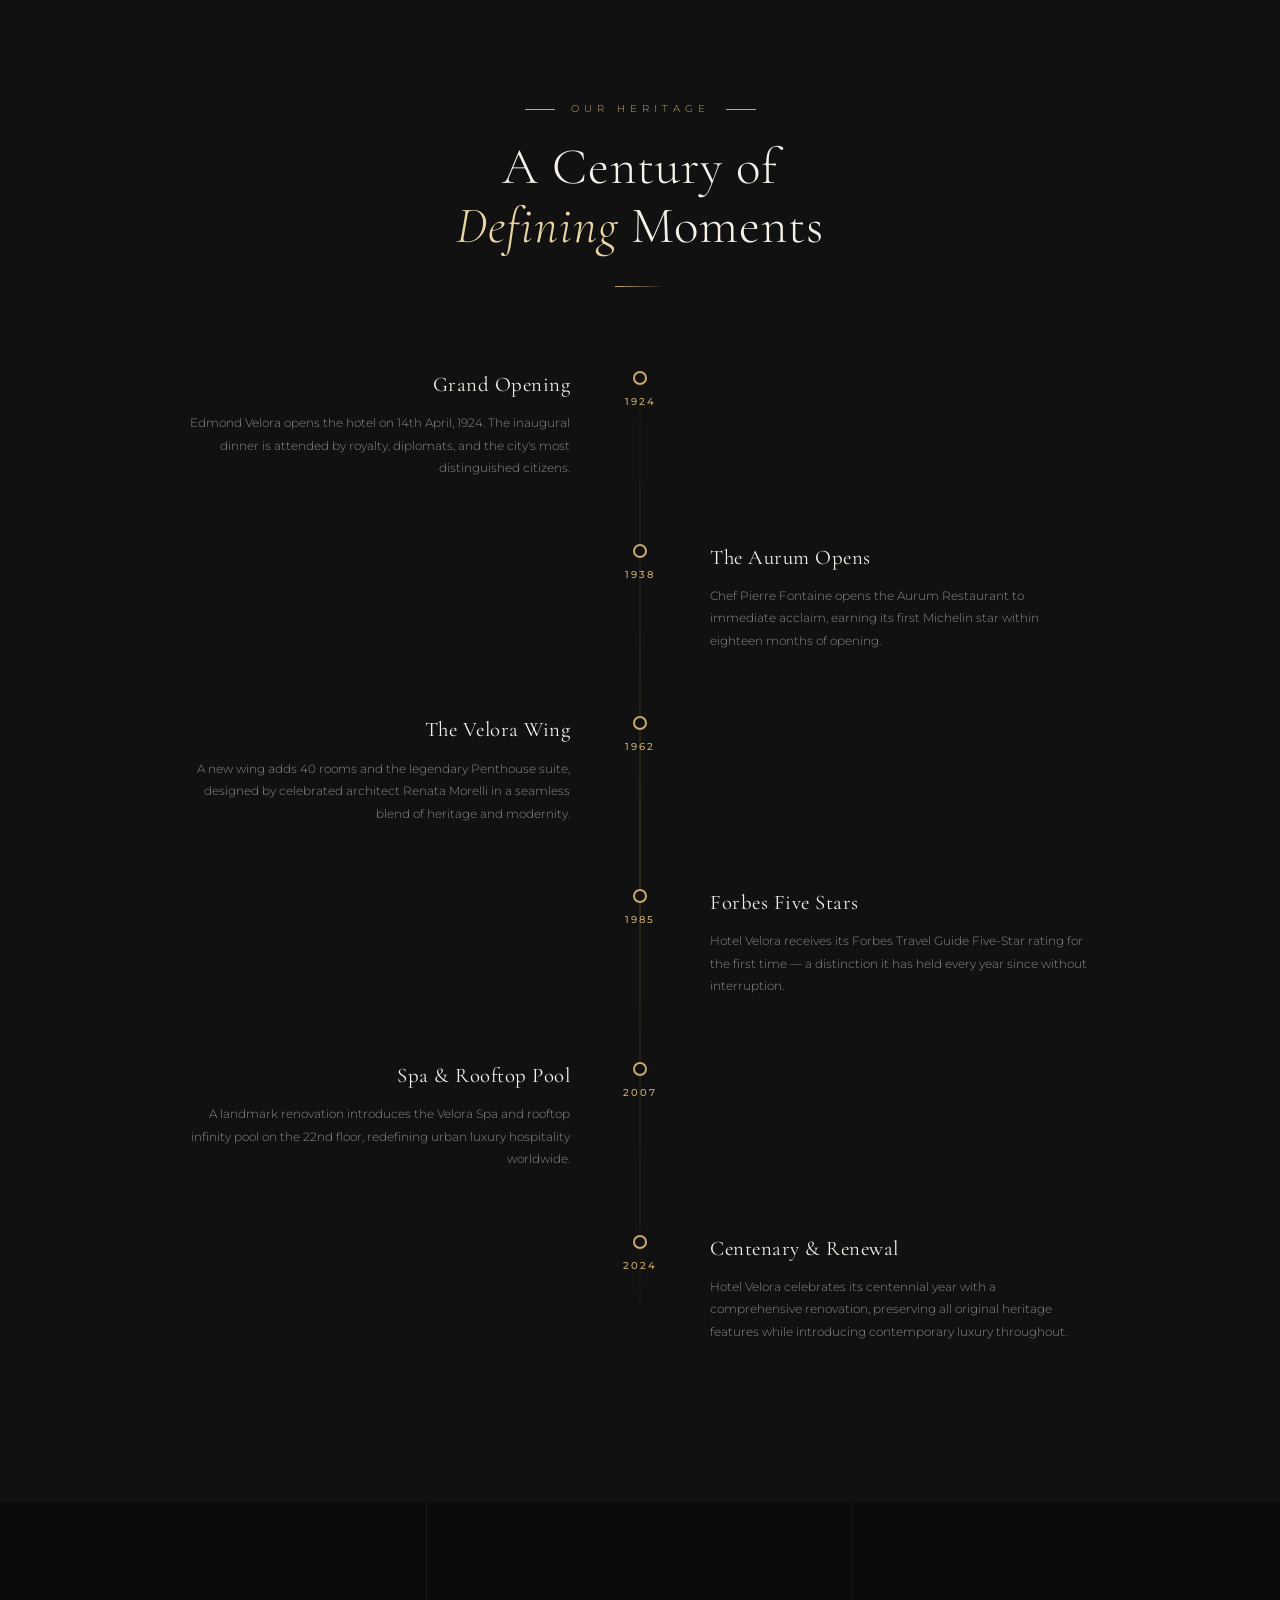
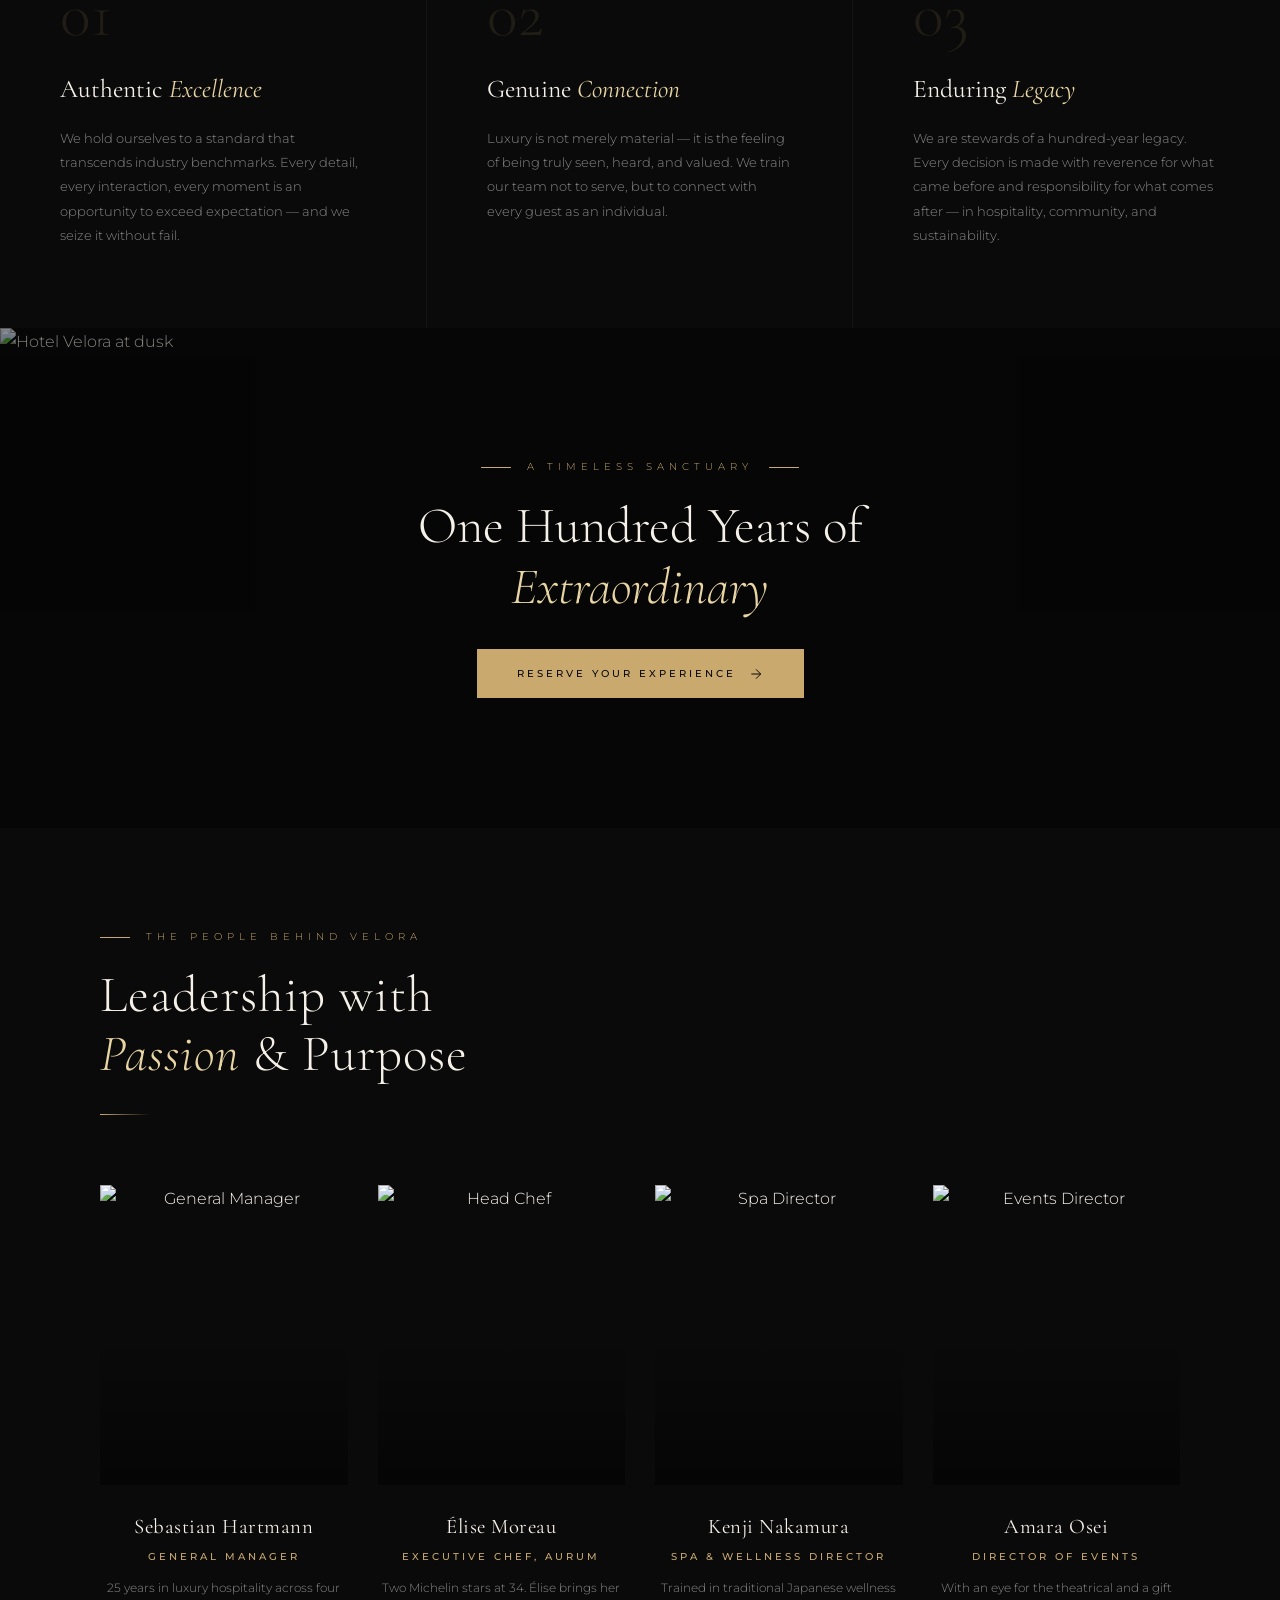
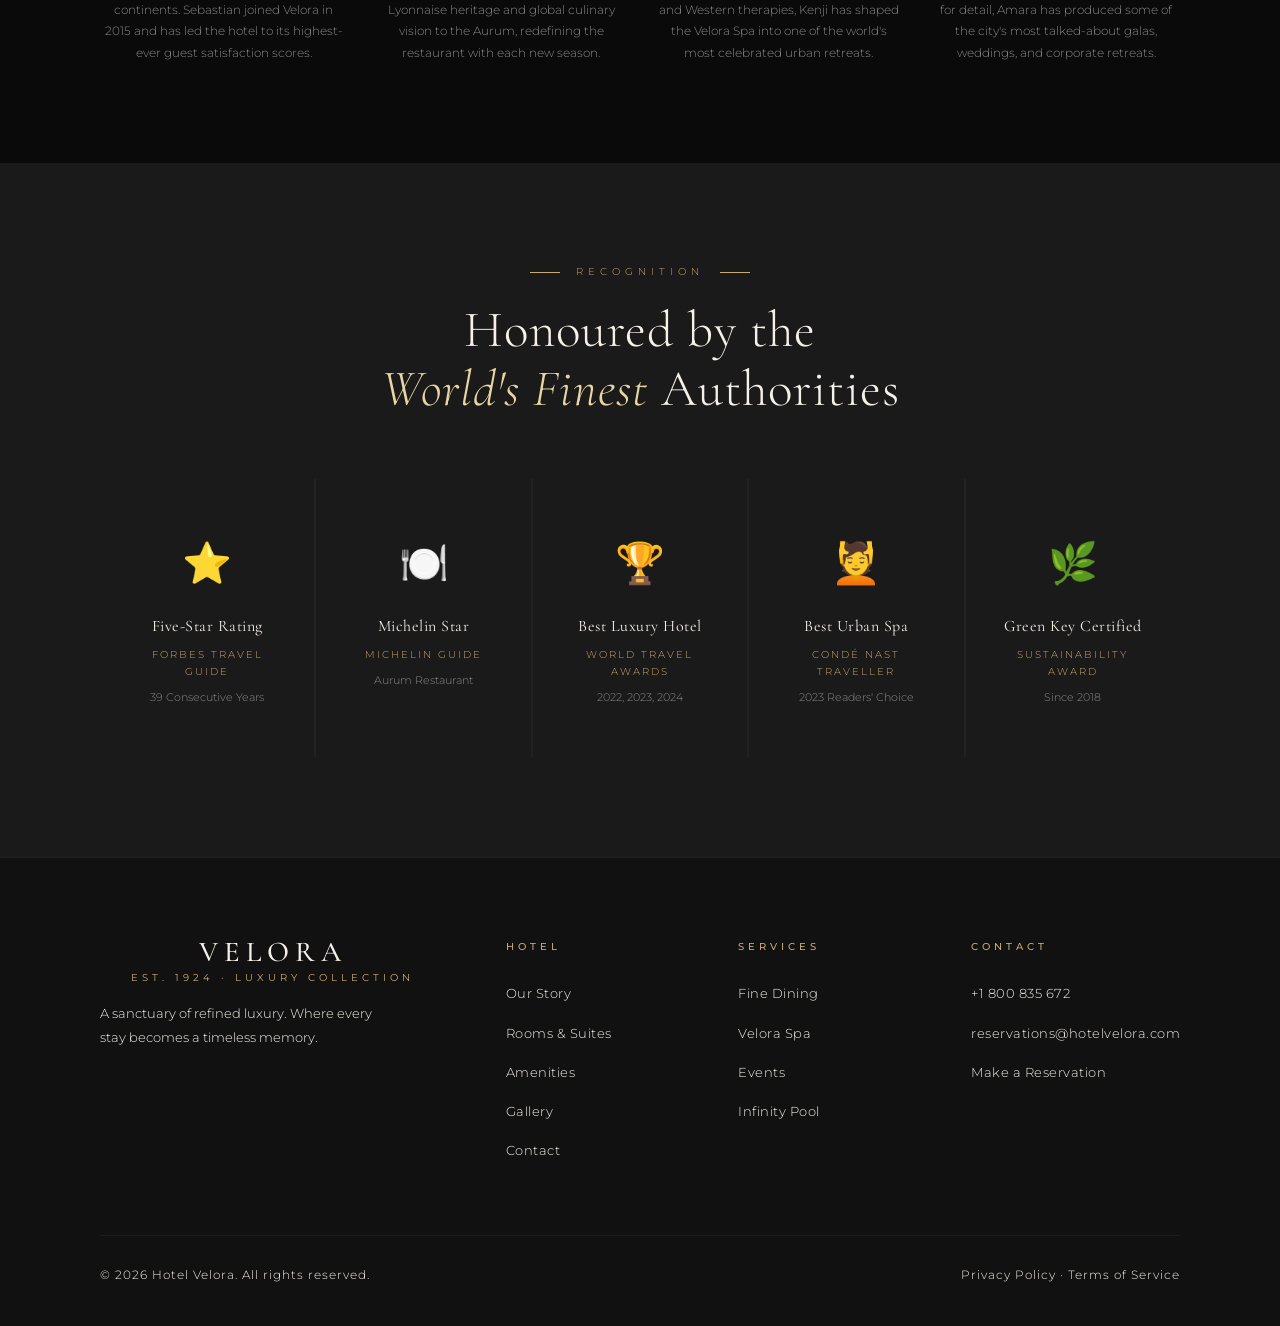
==== commit d5140391: "Add files via upload" ====
--- a/about.html
+++ b/about.html
@@ -380,6 +380,13 @@
     }
 
     @media (max-width: 768px) {
+      .footer-grid {
+        text-align: center;
+        display: flex;
+        flex-direction: column;
+        justify-content: center;
+        align-items: center;
+      }
       .story-section { padding: 50px 24px; grid-template-columns: 1fr; gap: 50px; }
       .story-img-inset, .story-badge { display: none; }
       .timeline-section, .team-section, .awards-section { padding: 60px 24px; }
--- a/css/style.css
+++ b/css/style.css
@@ -208,7 +208,7 @@
   flex-direction: column;
   align-items: center;
   justify-content: center;
-  gap: 40px;
+  gap: 15px;
 }
 
 .mobile-menu.open { display: flex; }
@@ -479,7 +479,7 @@
 
 .footer-brand p {
   font-size: 0.8rem;
-  color: var(--grey);
+  color: var(--white);
   line-height: 1.9;
   margin-top: 20px;
   max-width: 300px;
@@ -500,7 +500,7 @@
 
 .footer-col ul li a {
   font-size: 0.8rem;
-  color: var(--grey);
+  color: var(--white);
   transition: var(--transition-fast);
   letter-spacing: 0.5px;
 }
@@ -517,7 +517,7 @@
 
 .footer-bottom p {
   font-size: 0.72rem;
-  color: var(--mid);
+  color: var(--white);
   letter-spacing: 1px;
 }
 
@@ -533,7 +533,7 @@
   align-items: center;
   justify-content: center;
   font-size: 0.75rem;
-  color: var(--grey);
+  color: var(--white);
   transition: var(--transition-fast);
   letter-spacing: 0;
 }
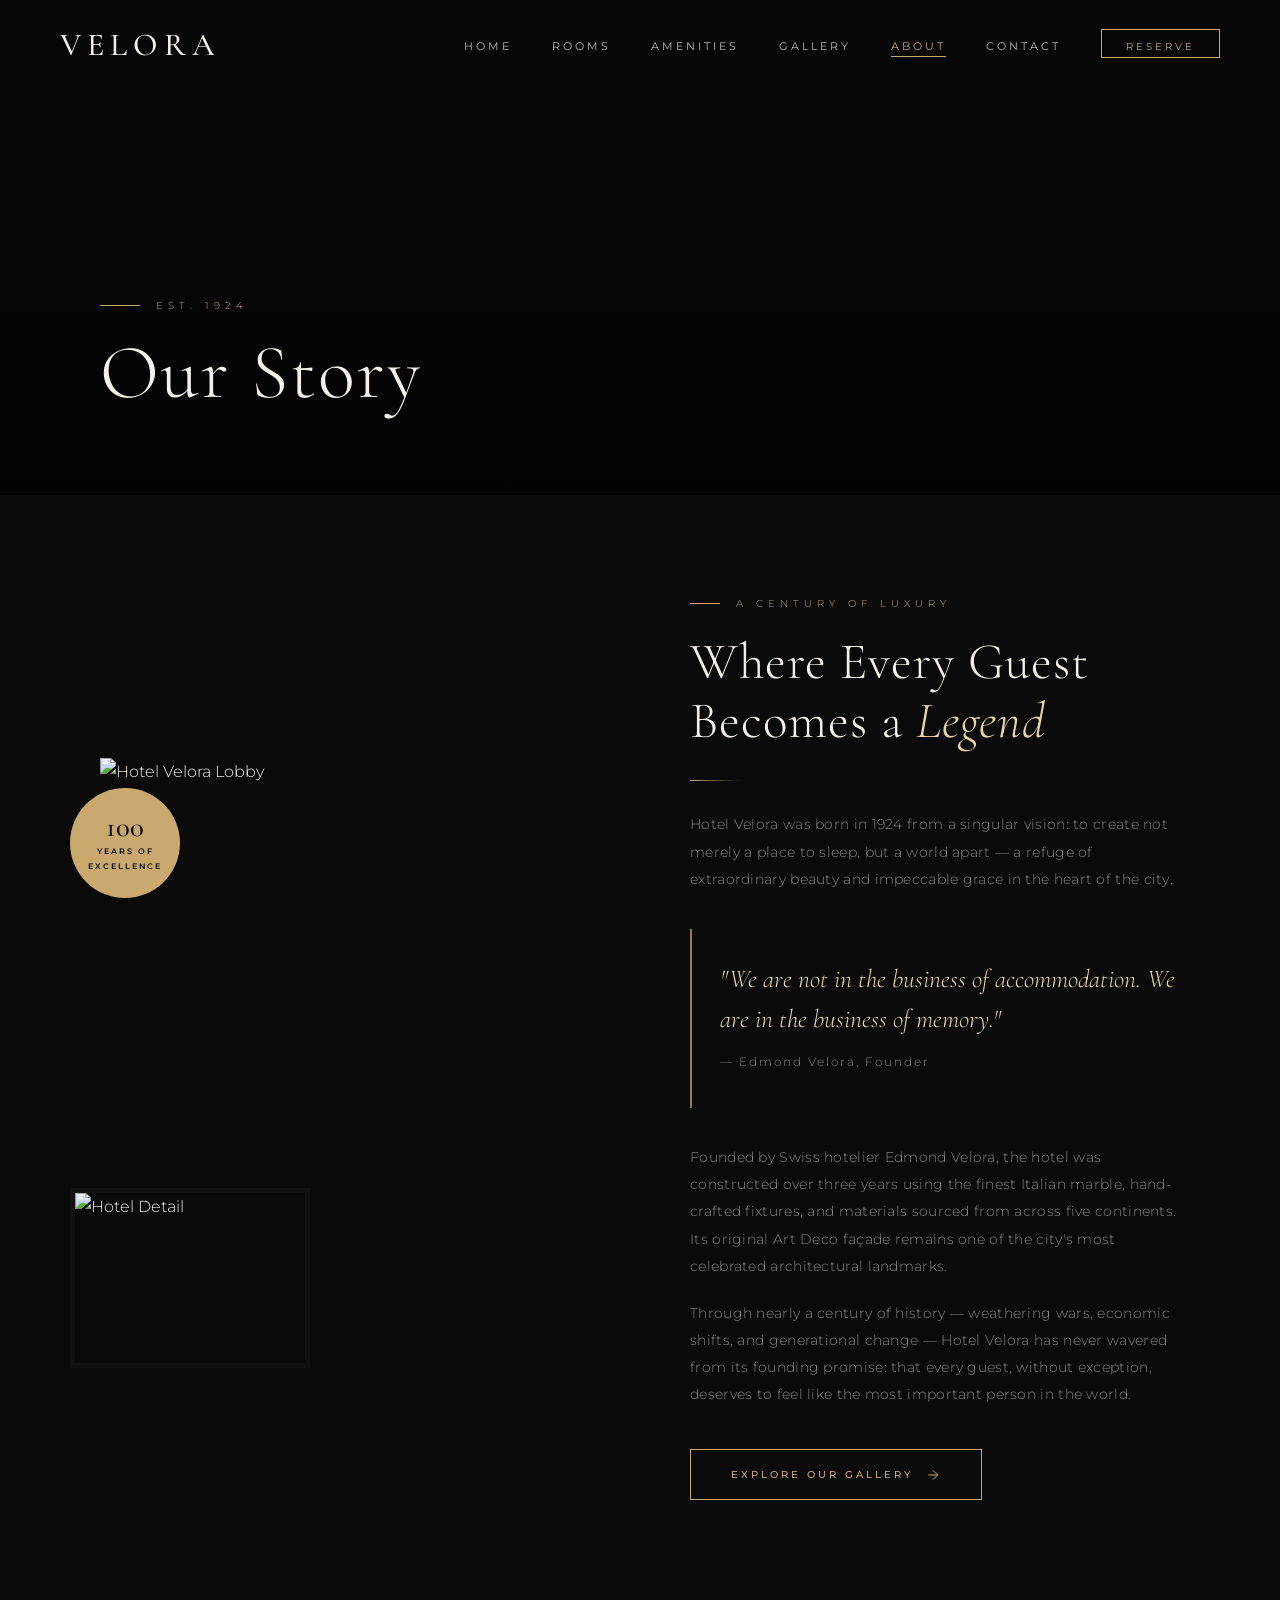
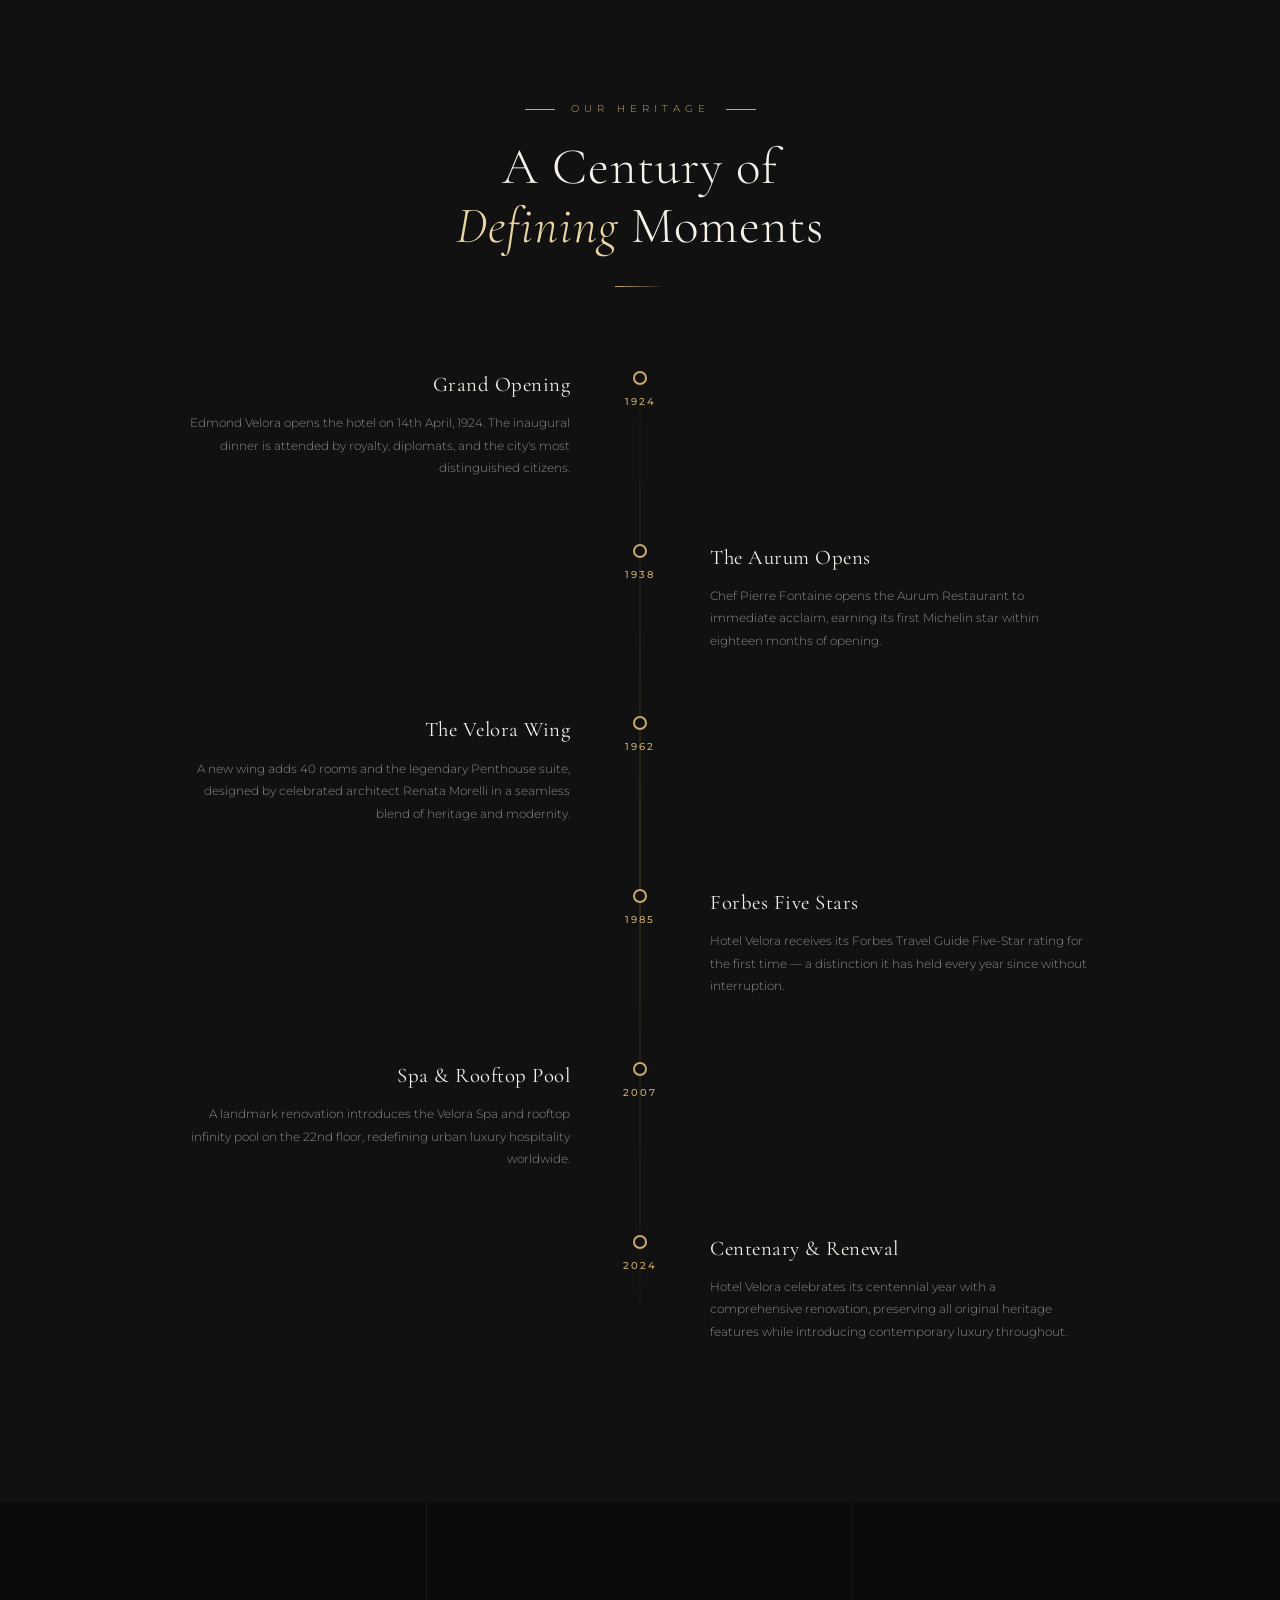
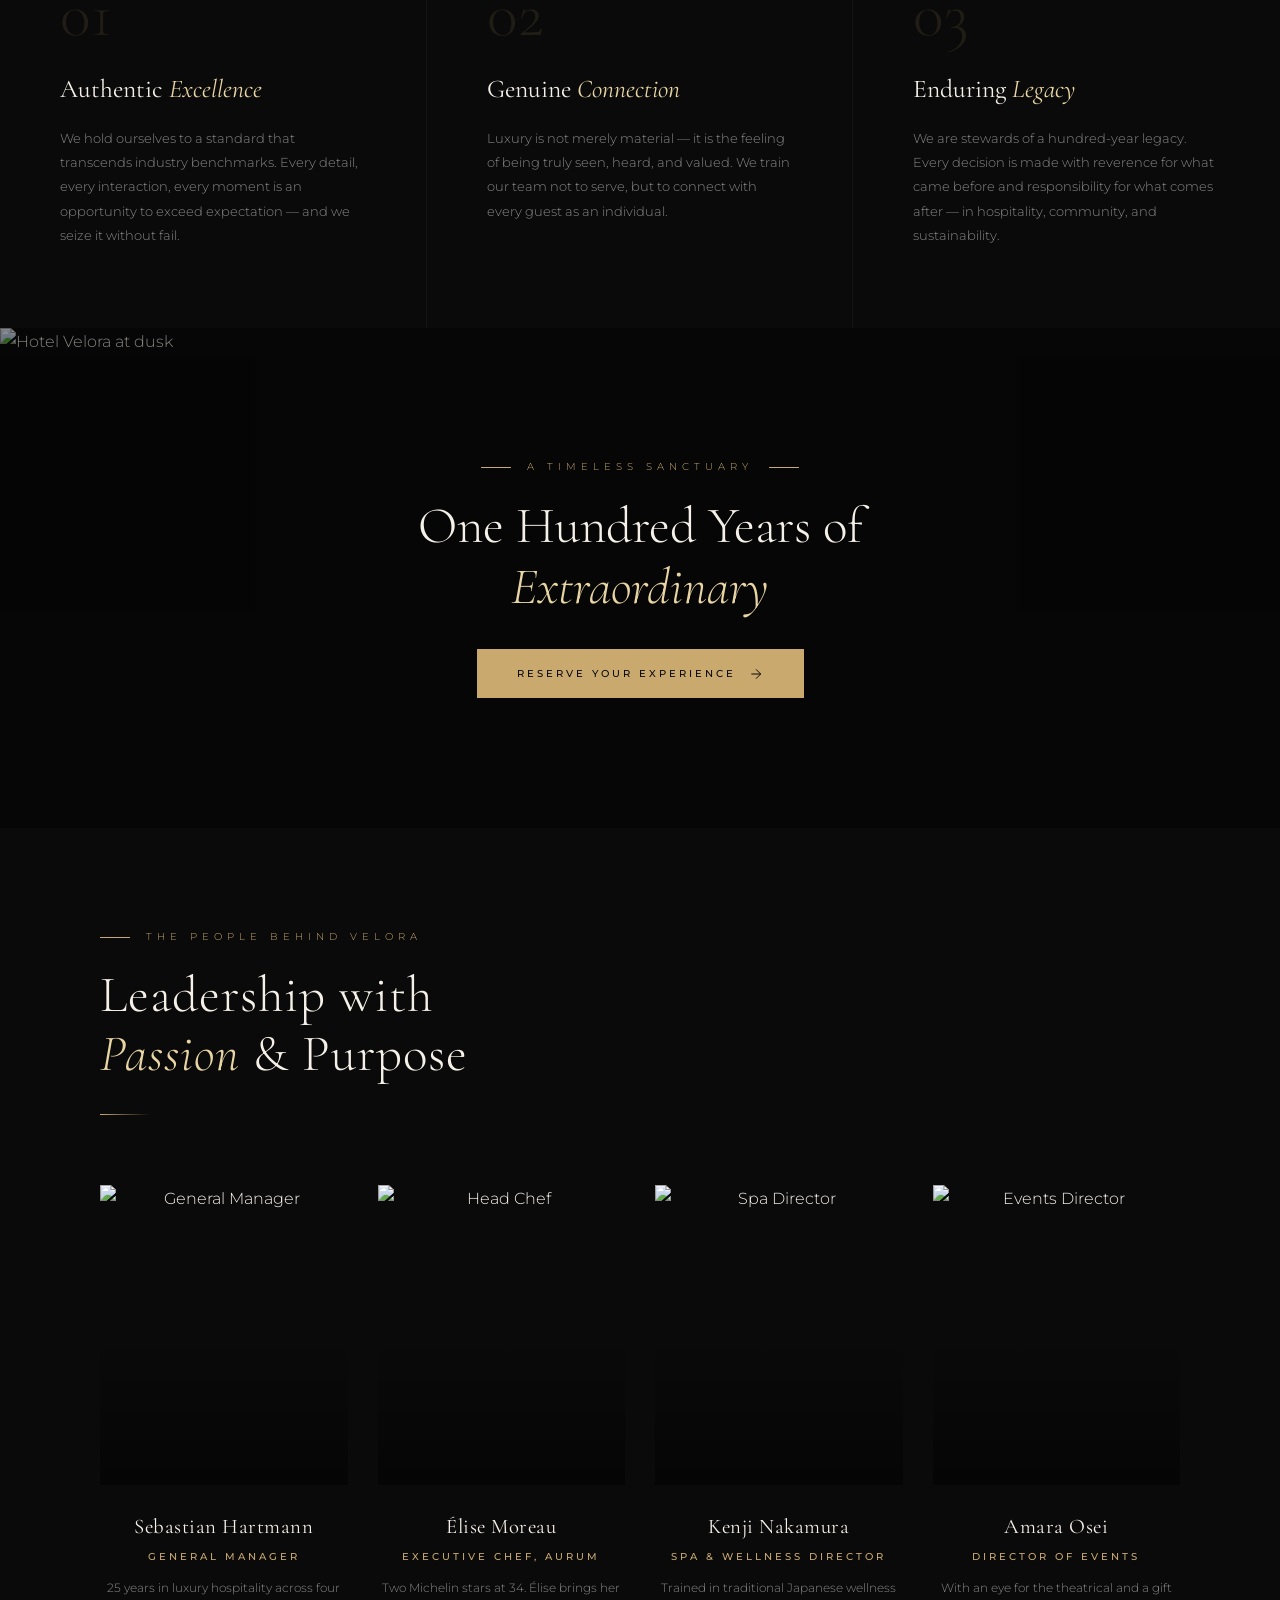
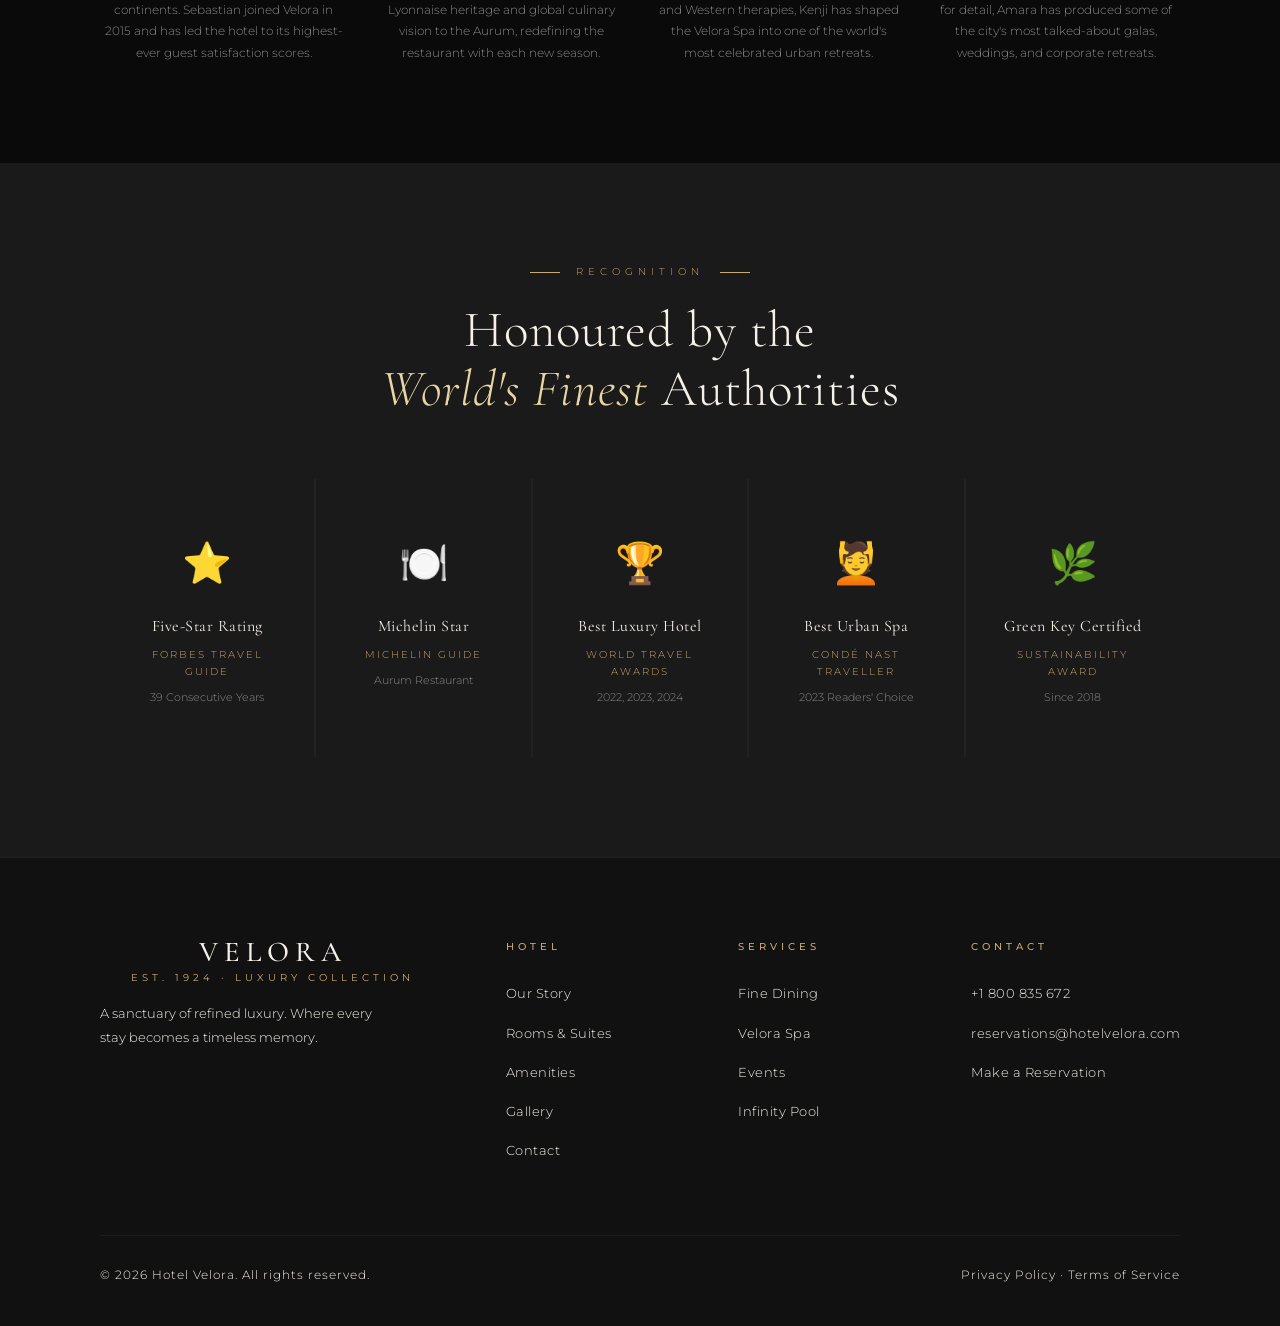
==== commit edda9d83: "Add files via upload" ====
--- a/about.html
+++ b/about.html
@@ -407,7 +407,9 @@
 
   <nav class="navbar scrolled">
     <div class="navbar-inner">
-      <a href="index.html" class="logo"><span class="logo-name">Velora</span><span class="logo-tagline">Est. 1924 · Luxury Collection</span></a>
+      <a href="index.html" class="logo"><span class="logo-name">Velora</span>
+        <!-- <span class="logo-tagline">Est. 1924 · Luxury Collection</span> -->
+      </a>
       <ul class="nav-links">
         <li><a href="index.html">Home</a></li>
         <li><a href="rooms.html">Rooms</a></li>
--- a/css/style.css
+++ b/css/style.css
@@ -54,6 +54,7 @@
   line-height: 1.7;
   overflow-x: hidden;
   -webkit-font-smoothing: antialiased;
+  width: 100vw;
 }
 
 ::selection {
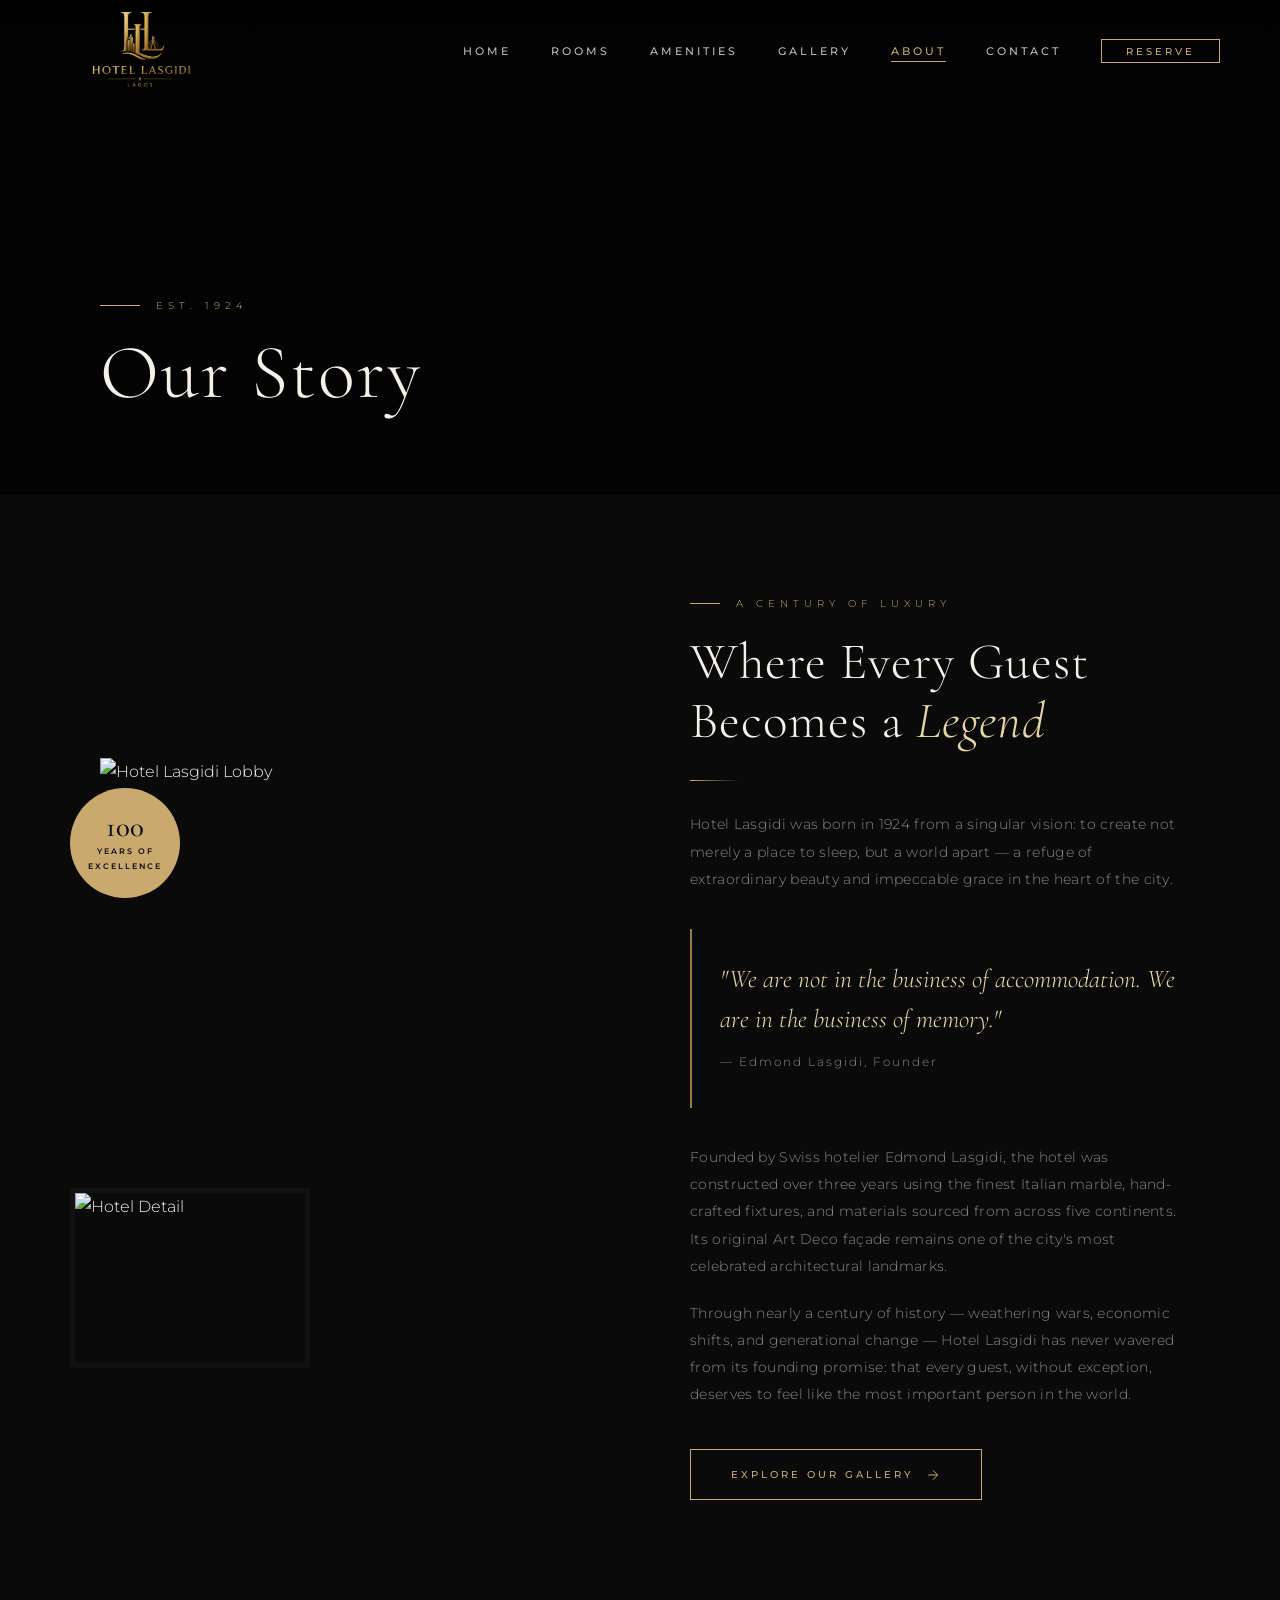
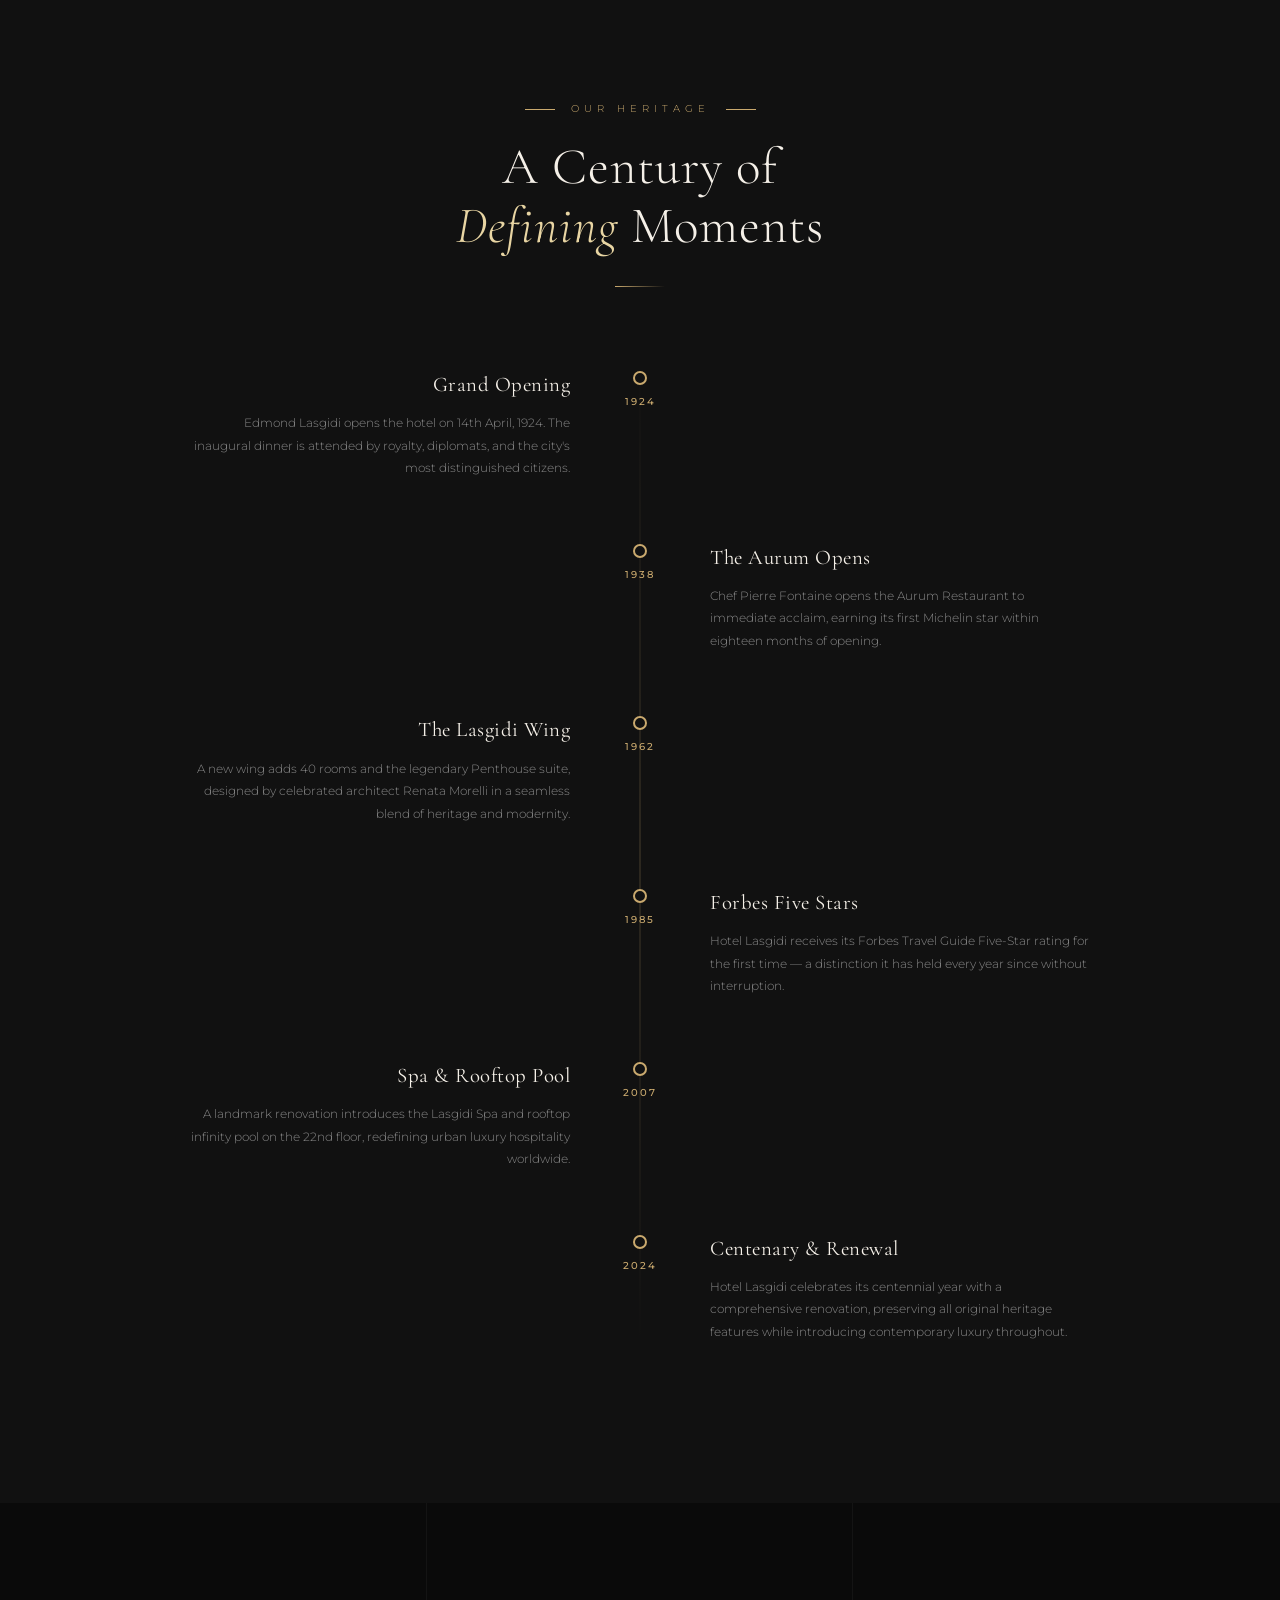
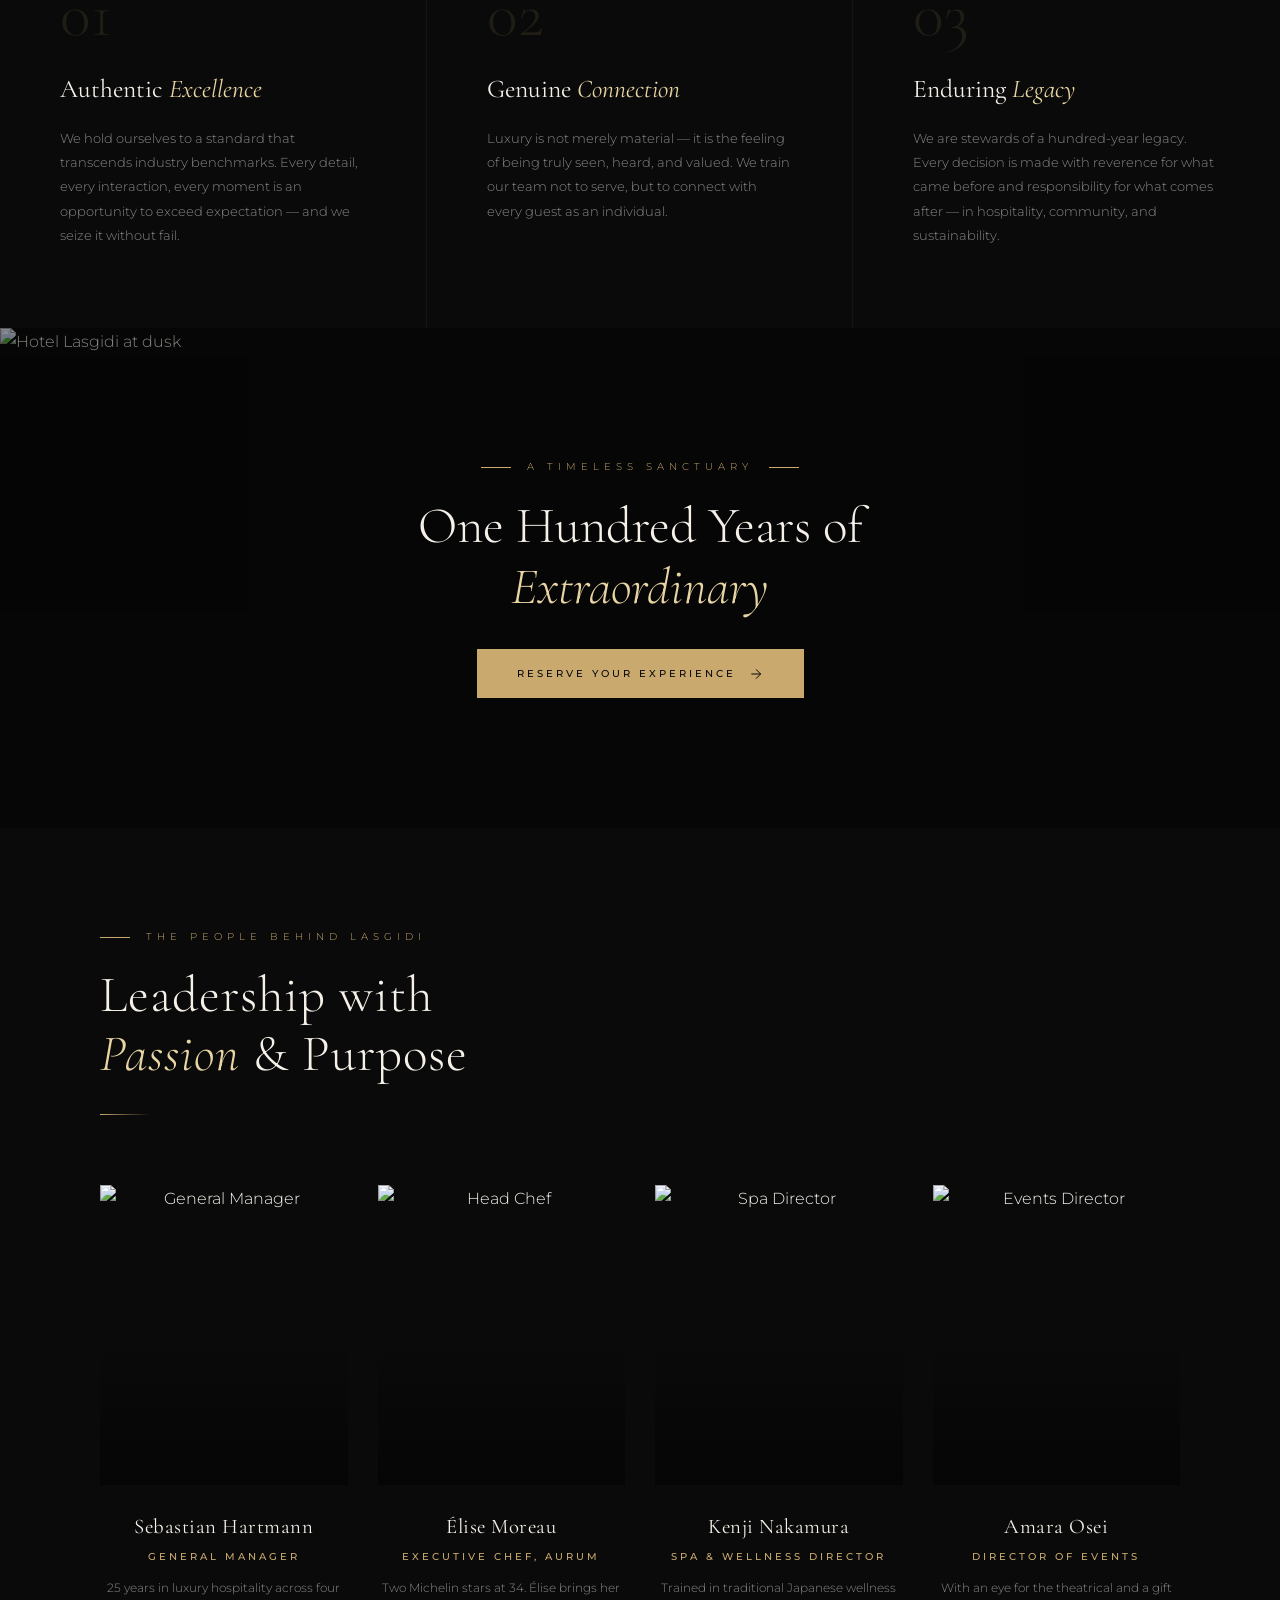
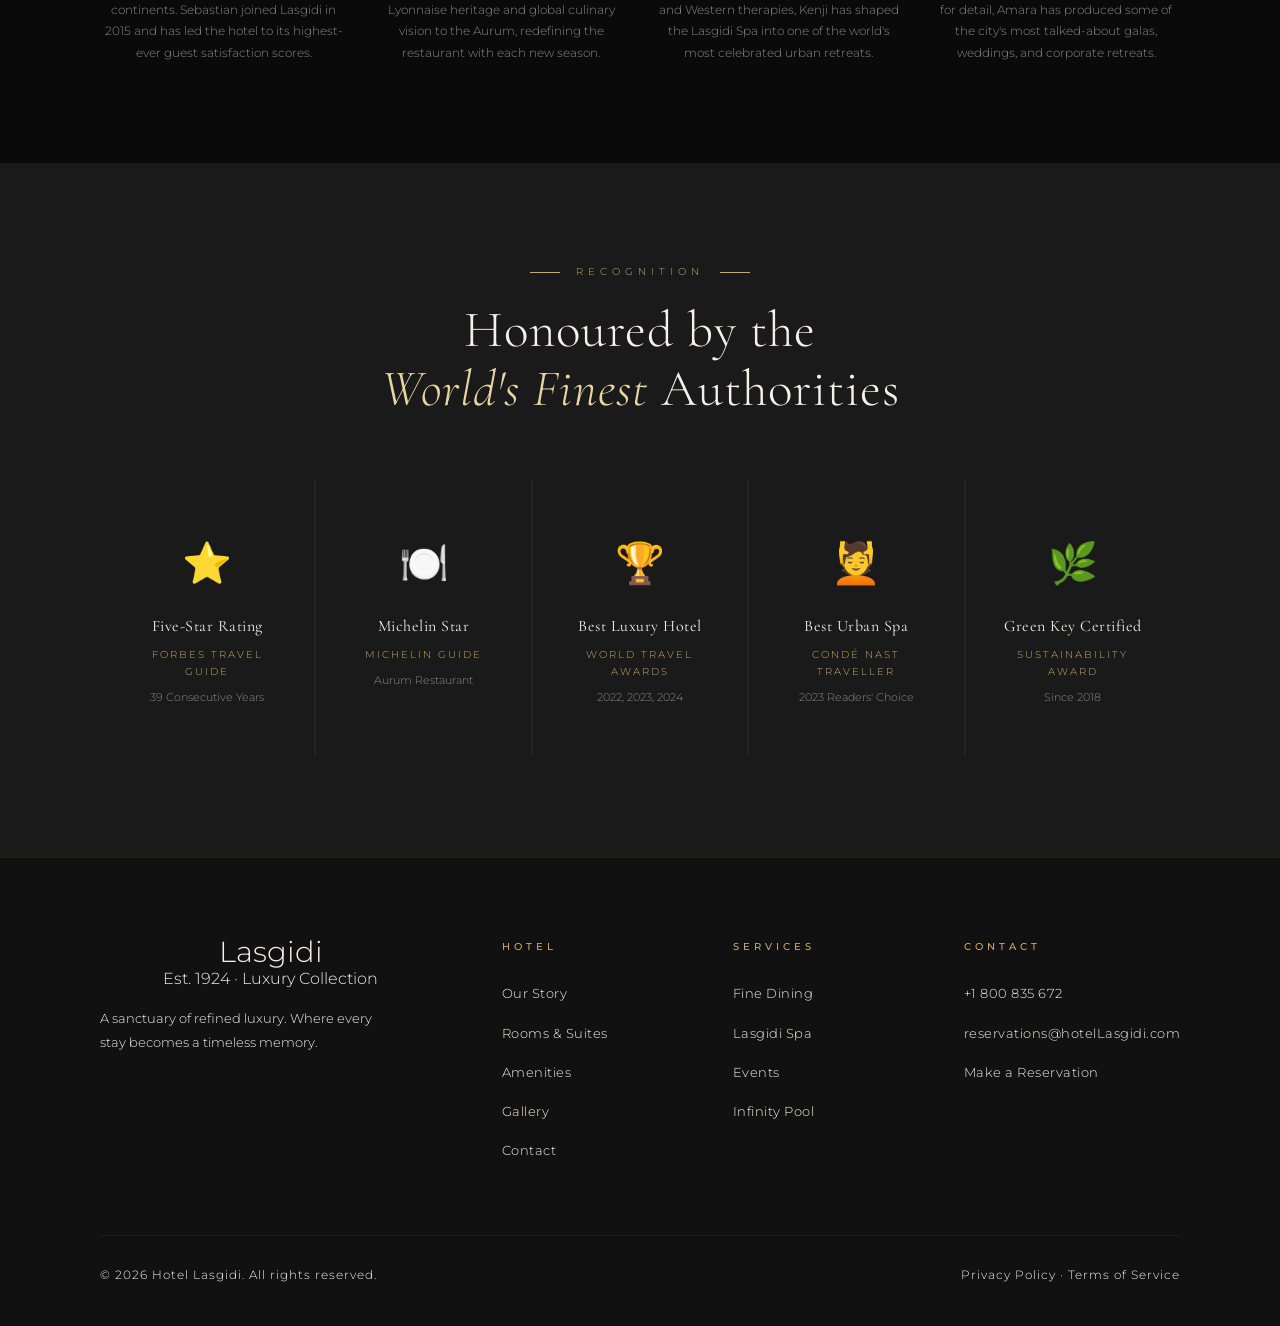
==== commit 6d126abe: "Add files via upload" ====
--- a/about.html
+++ b/about.html
@@ -3,8 +3,8 @@
 <head>
   <meta charset="UTF-8" />
   <meta name="viewport" content="width=device-width, initial-scale=1.0" />
-  <meta name="description" content="The story of Hotel Velora — a century of extraordinary hospitality, timeless elegance, and a passion for the finest in luxury living." />
-  <title>About — Hotel Velora</title>
+  <meta name="description" content="The story of Hotel Lasgidi — a century of extraordinary hospitality, timeless elegance, and a passion for the finest in luxury living." />
+  <title>About — Hotel Lasgidi</title>
   <link rel="stylesheet" href="css/style.css" />
   <style>
     /* ---- Story Section ---- */
@@ -380,6 +380,11 @@
     }
 
     @media (max-width: 768px) {
+      body {
+        width: 100%;
+        overflow-x: hidden;
+        margin: 0 auto;
+      }
       .footer-grid {
         text-align: center;
         display: flex;
@@ -407,8 +412,8 @@
 
   <nav class="navbar scrolled">
     <div class="navbar-inner">
-      <a href="index.html" class="logo"><span class="logo-name">Velora</span>
-        <!-- <span class="logo-tagline">Est. 1924 · Luxury Collection</span> -->
+      <a href="index.html" class="logo">
+        <img class="lasgidi-logo" src="images/hotel_lasgidi_transparent.png" alt="" srcset="">
       </a>
       <ul class="nav-links">
         <li><a href="index.html">Home</a></li>
@@ -440,7 +445,7 @@
   <!-- Story -->
   <section class="story-section">
     <div class="story-image-stack fade-in-left">
-      <img class="story-img-main" src="https://images.unsplash.com/photo-1566665797739-1674de7a421a?w=900&q=80" alt="Hotel Velora Lobby" loading="lazy" />
+      <img class="story-img-main" src="https://images.unsplash.com/photo-1566665797739-1674de7a421a?w=900&q=80" alt="Hotel Lasgidi Lobby" loading="lazy" />
       <img class="story-img-inset" src="https://images.unsplash.com/photo-1551882547-ff40c63fe5fa?w=500&q=80" alt="Hotel Detail" loading="lazy" />
       <div class="story-badge">
         <span class="story-badge-year">100</span>
@@ -451,10 +456,10 @@
       <div class="section-eyebrow">A Century of Luxury</div>
       <h2 class="section-title">Where Every Guest<br>Becomes a <em>Legend</em></h2>
       <div class="gold-line"></div>
-      <p>Hotel Velora was born in 1924 from a singular vision: to create not merely a place to sleep, but a world apart — a refuge of extraordinary beauty and impeccable grace in the heart of the city.</p>
-      <blockquote class="story-pullquote">"We are not in the business of accommodation. We are in the business of memory."<br><span style="font-size:0.75rem; font-family:var(--font-body); letter-spacing:2px; color:var(--grey); font-style:normal;">— Edmond Velora, Founder</span></blockquote>
-      <p>Founded by Swiss hotelier Edmond Velora, the hotel was constructed over three years using the finest Italian marble, hand-crafted fixtures, and materials sourced from across five continents. Its original Art Deco façade remains one of the city's most celebrated architectural landmarks.</p>
-      <p>Through nearly a century of history — weathering wars, economic shifts, and generational change — Hotel Velora has never wavered from its founding promise: that every guest, without exception, deserves to feel like the most important person in the world.</p>
+      <p>Hotel Lasgidi was born in 1924 from a singular vision: to create not merely a place to sleep, but a world apart — a refuge of extraordinary beauty and impeccable grace in the heart of the city.</p>
+      <blockquote class="story-pullquote">"We are not in the business of accommodation. We are in the business of memory."<br><span style="font-size:0.75rem; font-family:var(--font-body); letter-spacing:2px; color:var(--grey); font-style:normal;">— Edmond Lasgidi, Founder</span></blockquote>
+      <p>Founded by Swiss hotelier Edmond Lasgidi, the hotel was constructed over three years using the finest Italian marble, hand-crafted fixtures, and materials sourced from across five continents. Its original Art Deco façade remains one of the city's most celebrated architectural landmarks.</p>
+      <p>Through nearly a century of history — weathering wars, economic shifts, and generational change — Hotel Lasgidi has never wavered from its founding promise: that every guest, without exception, deserves to feel like the most important person in the world.</p>
       <div class="mt-40">
         <a href="gallery.html" class="btn btn-outline">
           <span>Explore Our Gallery</span>
@@ -475,7 +480,7 @@
       <div class="timeline-item fade-in">
         <div class="timeline-content">
           <h3>Grand Opening</h3>
-          <p>Edmond Velora opens the hotel on 14th April, 1924. The inaugural dinner is attended by royalty, diplomats, and the city's most distinguished citizens.</p>
+          <p>Edmond Lasgidi opens the hotel on 14th April, 1924. The inaugural dinner is attended by royalty, diplomats, and the city's most distinguished citizens.</p>
         </div>
         <div class="timeline-dot"><div class="timeline-dot-circle"></div><div class="timeline-year">1924</div></div>
         <div class="timeline-empty"></div>
@@ -490,7 +495,7 @@
       </div>
       <div class="timeline-item fade-in" data-delay="3">
         <div class="timeline-content">
-          <h3>The Velora Wing</h3>
+          <h3>The Lasgidi Wing</h3>
           <p>A new wing adds 40 rooms and the legendary Penthouse suite, designed by celebrated architect Renata Morelli in a seamless blend of heritage and modernity.</p>
         </div>
         <div class="timeline-dot"><div class="timeline-dot-circle"></div><div class="timeline-year">1962</div></div>
@@ -501,13 +506,13 @@
         <div class="timeline-dot"><div class="timeline-dot-circle"></div><div class="timeline-year">1985</div></div>
         <div class="timeline-content">
           <h3>Forbes Five Stars</h3>
-          <p>Hotel Velora receives its Forbes Travel Guide Five-Star rating for the first time — a distinction it has held every year since without interruption.</p>
+          <p>Hotel Lasgidi receives its Forbes Travel Guide Five-Star rating for the first time — a distinction it has held every year since without interruption.</p>
         </div>
       </div>
       <div class="timeline-item fade-in" data-delay="5">
         <div class="timeline-content">
           <h3>Spa & Rooftop Pool</h3>
-          <p>A landmark renovation introduces the Velora Spa and rooftop infinity pool on the 22nd floor, redefining urban luxury hospitality worldwide.</p>
+          <p>A landmark renovation introduces the Lasgidi Spa and rooftop infinity pool on the 22nd floor, redefining urban luxury hospitality worldwide.</p>
         </div>
         <div class="timeline-dot"><div class="timeline-dot-circle"></div><div class="timeline-year">2007</div></div>
         <div class="timeline-empty"></div>
@@ -517,7 +522,7 @@
         <div class="timeline-dot"><div class="timeline-dot-circle"></div><div class="timeline-year">2024</div></div>
         <div class="timeline-content">
           <h3>Centenary & Renewal</h3>
-          <p>Hotel Velora celebrates its centennial year with a comprehensive renovation, preserving all original heritage features while introducing contemporary luxury throughout.</p>
+          <p>Hotel Lasgidi celebrates its centennial year with a comprehensive renovation, preserving all original heritage features while introducing contemporary luxury throughout.</p>
         </div>
       </div>
     </div>
@@ -546,7 +551,7 @@
 
   <!-- Full-width image -->
   <div class="full-img-section">
-    <img src="https://images.unsplash.com/photo-1571896349842-33c89424de2d?w=1600&q=80" alt="Hotel Velora at dusk" loading="lazy" />
+    <img src="https://images.unsplash.com/photo-1571896349842-33c89424de2d?w=1600&q=80" alt="Hotel Lasgidi at dusk" loading="lazy" />
     <div class="full-img-overlay">
       <div class="section-eyebrow centered" style="justify-content:center;">A Timeless Sanctuary</div>
       <h2>One Hundred Years of<br><em style="font-style:italic; color:var(--gold-light);">Extraordinary</em></h2>
@@ -560,7 +565,7 @@
   <!-- Team -->
   <section class="team-section">
     <div class="team-header fade-in">
-      <div class="section-eyebrow">The People Behind Velora</div>
+      <div class="section-eyebrow">The People Behind Lasgidi</div>
       <h2 class="section-title">Leadership with<br><em>Passion</em> & Purpose</h2>
       <div class="gold-line"></div>
     </div>
@@ -572,7 +577,7 @@
         </div>
         <div class="team-name">Sebastian Hartmann</div>
         <div class="team-role">General Manager</div>
-        <p class="team-bio">25 years in luxury hospitality across four continents. Sebastian joined Velora in 2015 and has led the hotel to its highest-ever guest satisfaction scores.</p>
+        <p class="team-bio">25 years in luxury hospitality across four continents. Sebastian joined Lasgidi in 2015 and has led the hotel to its highest-ever guest satisfaction scores.</p>
       </div>
       <div class="team-card fade-in" data-delay="2">
         <div class="team-img-wrap">
@@ -590,7 +595,7 @@
         </div>
         <div class="team-name">Kenji Nakamura</div>
         <div class="team-role">Spa & Wellness Director</div>
-        <p class="team-bio">Trained in traditional Japanese wellness and Western therapies, Kenji has shaped the Velora Spa into one of the world's most celebrated urban retreats.</p>
+        <p class="team-bio">Trained in traditional Japanese wellness and Western therapies, Kenji has shaped the Lasgidi Spa into one of the world's most celebrated urban retreats.</p>
       </div>
       <div class="team-card fade-in" data-delay="4">
         <div class="team-img-wrap">
@@ -619,12 +624,12 @@
 
   <footer>
     <div class="footer-grid">
-      <div class="footer-brand"><div class="logo"><span class="logo-name">Velora</span><span class="logo-tagline">Est. 1924 · Luxury Collection</span></div><p>A sanctuary of refined luxury. Where every stay becomes a timeless memory.</p></div>
+      <div class="footer-brand"><div class="logo"><span class="logo-name">Lasgidi</span><span class="logo-tagline">Est. 1924 · Luxury Collection</span></div><p>A sanctuary of refined luxury. Where every stay becomes a timeless memory.</p></div>
       <div class="footer-col"><h4>Hotel</h4><ul><li><a href="about.html">Our Story</a></li><li><a href="rooms.html">Rooms & Suites</a></li><li><a href="amenities.html">Amenities</a></li><li><a href="gallery.html">Gallery</a></li><li><a href="contact.html">Contact</a></li></ul></div>
-      <div class="footer-col"><h4>Services</h4><ul><li><a href="amenities.html#dining">Fine Dining</a></li><li><a href="amenities.html#spa">Velora Spa</a></li><li><a href="amenities.html#events">Events</a></li><li><a href="amenities.html#pool">Infinity Pool</a></li></ul></div>
-      <div class="footer-col"><h4>Contact</h4><ul><li><a href="tel:+1800835672">+1 800 835 672</a></li><li><a href="mailto:reservations@hotelvelora.com">reservations@hotelvelora.com</a></li><li><a href="booking.html">Make a Reservation</a></li></ul></div>
-    </div>
-    <div class="footer-bottom"><p>© <span class="current-year"></span> Hotel Velora. All rights reserved.</p><p>Privacy Policy · Terms of Service</p></div>
+      <div class="footer-col"><h4>Services</h4><ul><li><a href="amenities.html#dining">Fine Dining</a></li><li><a href="amenities.html#spa">Lasgidi Spa</a></li><li><a href="amenities.html#events">Events</a></li><li><a href="amenities.html#pool">Infinity Pool</a></li></ul></div>
+      <div class="footer-col"><h4>Contact</h4><ul><li><a href="tel:+1800835672">+1 800 835 672</a></li><li><a href="mailto:reservations@hotelLasgidi.com">reservations@hotelLasgidi.com</a></li><li><a href="booking.html">Make a Reservation</a></li></ul></div>
+    </div>
+    <div class="footer-bottom"><p>© <span class="current-year"></span> Hotel Lasgidi. All rights reserved.</p><p>Privacy Policy · Terms of Service</p></div>
   </footer>
 
   <script src="js/main.js"></script>
--- a/css/style.css
+++ b/css/style.css
@@ -1,5 +1,5 @@
 /* ============================================
-   HOTEL VELORA — Global Styles
+   HOTEL Lasgidi — Global Styles
    Design: Dark Luxury | Gold Accents
    ============================================ */
 
@@ -83,7 +83,7 @@
   height: var(--nav-height);
   display: flex;
   align-items: center;
-  padding: 0 60px;
+  padding: 50px 60px;
   transition: var(--transition);
 }
 
@@ -112,7 +112,12 @@
   line-height: 1;
 }
 
-.logo-name {
+.lasgidi-logo {
+  width: 10rem;
+  padding: 1rem;
+}
+
+/* .logo-name {
   font-family: var(--font-display);
   font-size: 2rem;
   font-weight: 500;
@@ -128,7 +133,7 @@
   text-transform: uppercase;
   font-weight: 400;
   margin-top: 2px;
-}
+} */
 
 .nav-links {
   display: flex;
@@ -141,7 +146,7 @@
   letter-spacing: 3px;
   text-transform: uppercase;
   color: var(--light-grey);
-  font-weight: 400;
+  font-weight: 500;
   position: relative;
   padding-bottom: 4px;
 }
@@ -167,7 +172,7 @@
   background: transparent;
   border: 1px solid var(--gold);
   color: var(--gold) !important;
-  padding: 10px 24px;
+  padding: 5px 24px;
   font-size: 0.65rem !important;
   letter-spacing: 3px;
   text-transform: uppercase;
@@ -250,7 +255,7 @@
   content: '';
   position: absolute;
   inset: 0;
-  background: linear-gradient(to bottom, rgba(0,0,0,0.3) 0%, rgba(0,0,0,0.7) 100%);
+  background: linear-gradient(to bottom, rgba(0,0,0,0.8) 0%, rgba(0,0,0,0.7) 100%);
 }
 
 .page-hero:hover .page-hero-bg { transform: scale(1); }
@@ -637,6 +642,11 @@
 
 @media (max-width: 768px) {
   :root { --nav-height: 70px; }
+  body {
+    width: 100%;
+    overflow-x: hidden;
+    margin: 0 auto;
+  }
   .section { padding: 80px 24px; }
   .section-sm { padding: 50px 24px; }
   .navbar { padding: 0 24px; }
